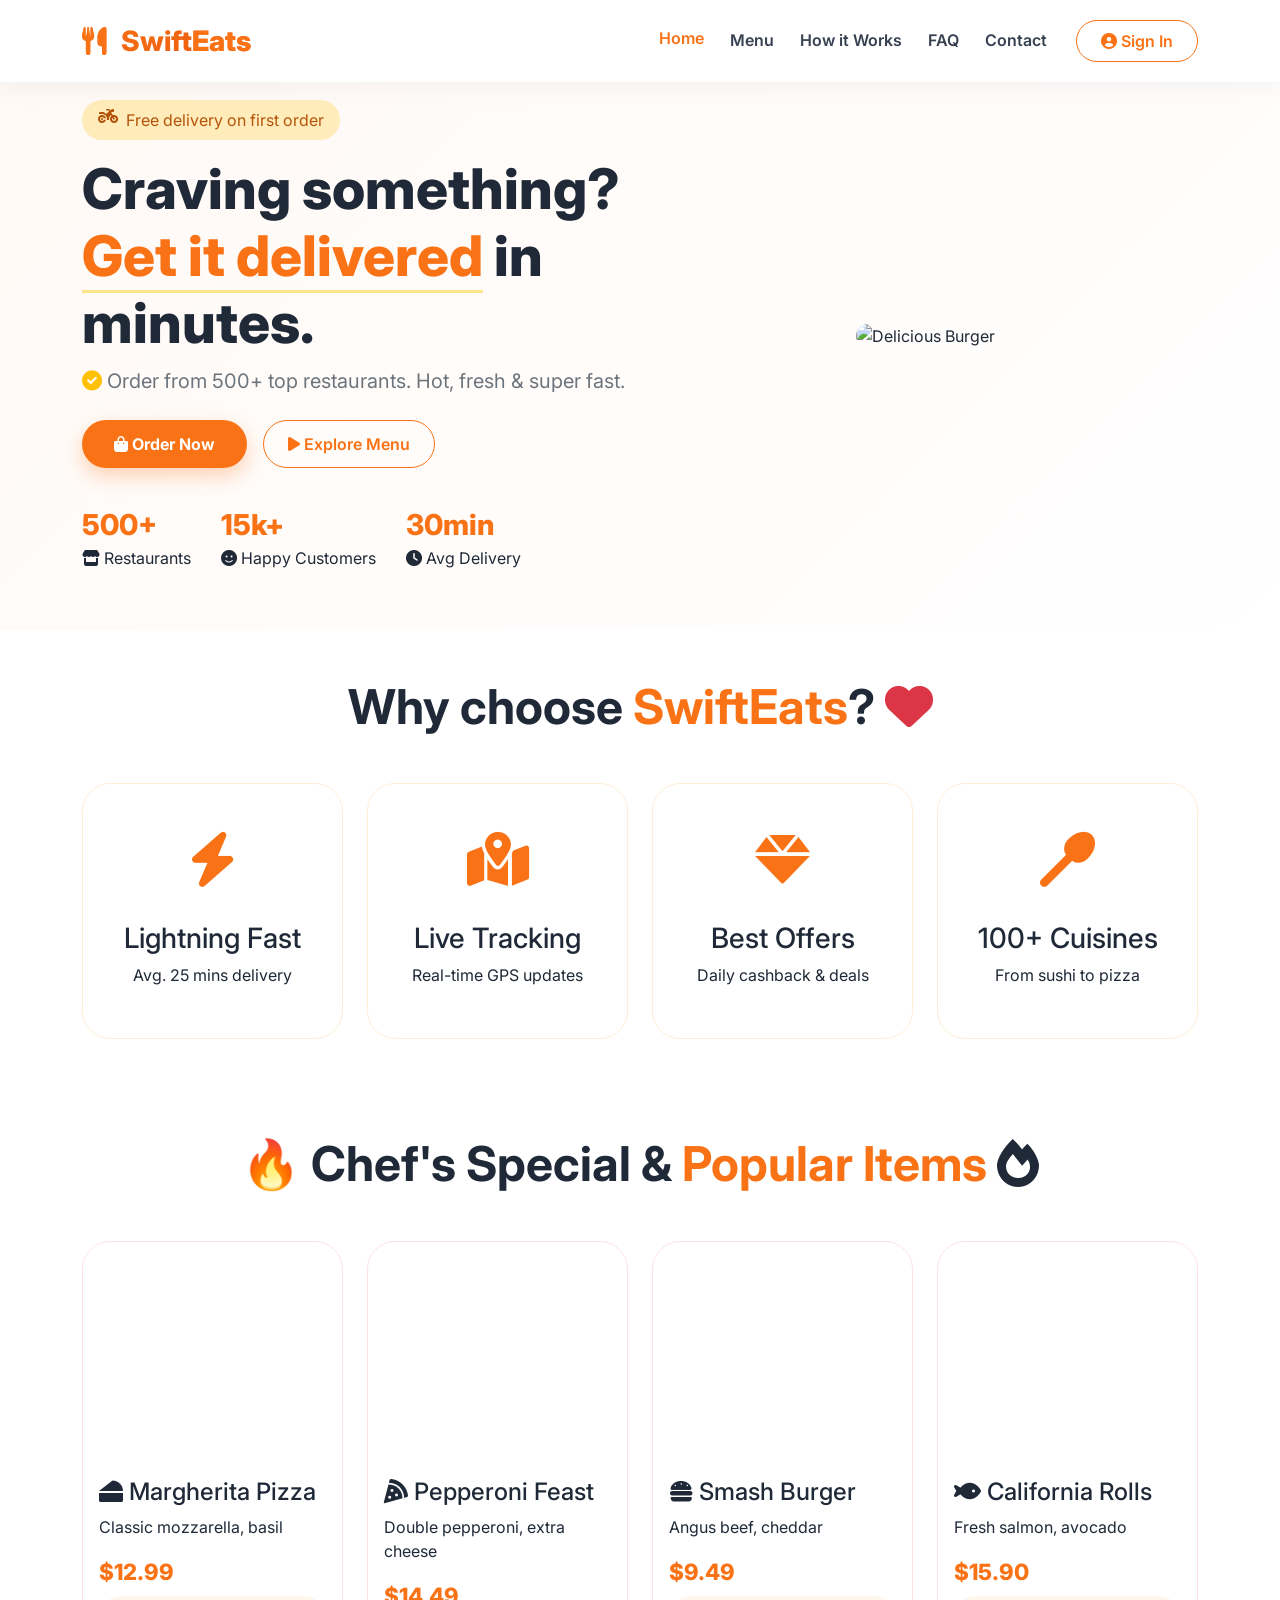
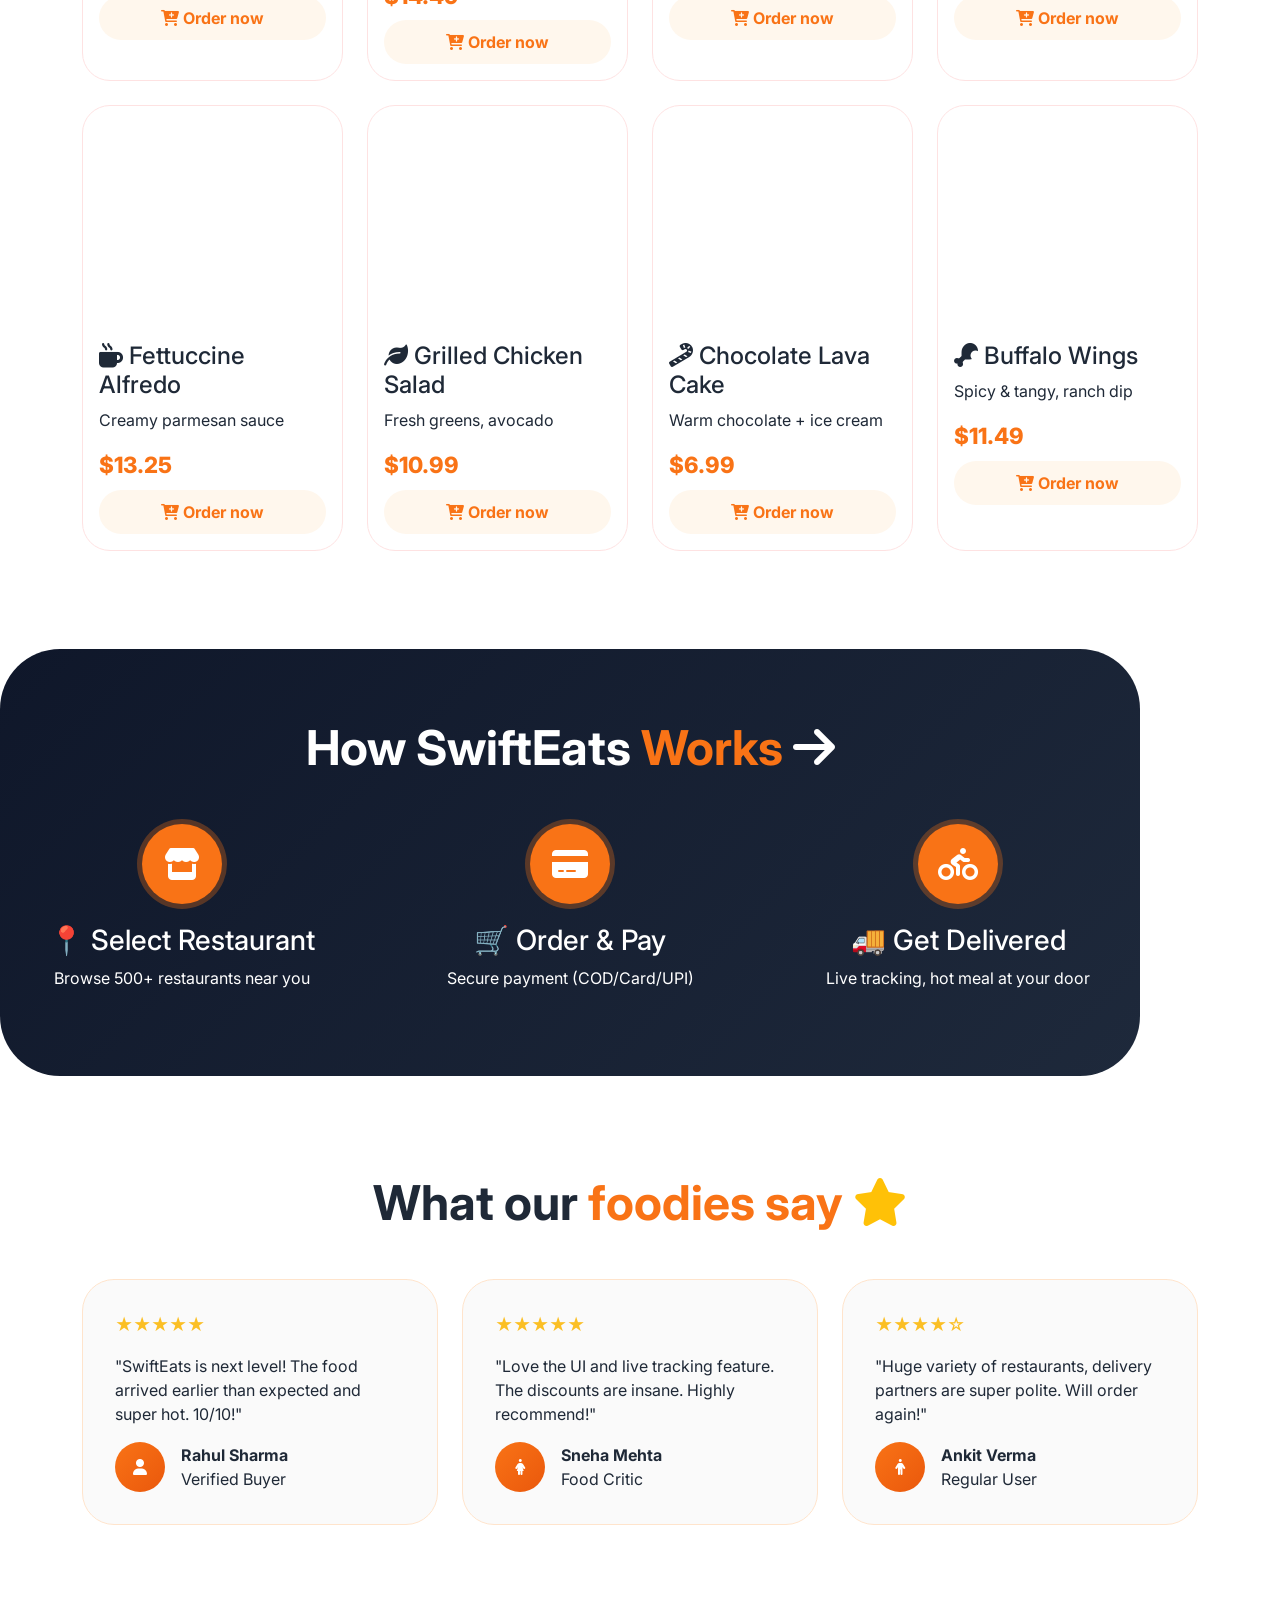
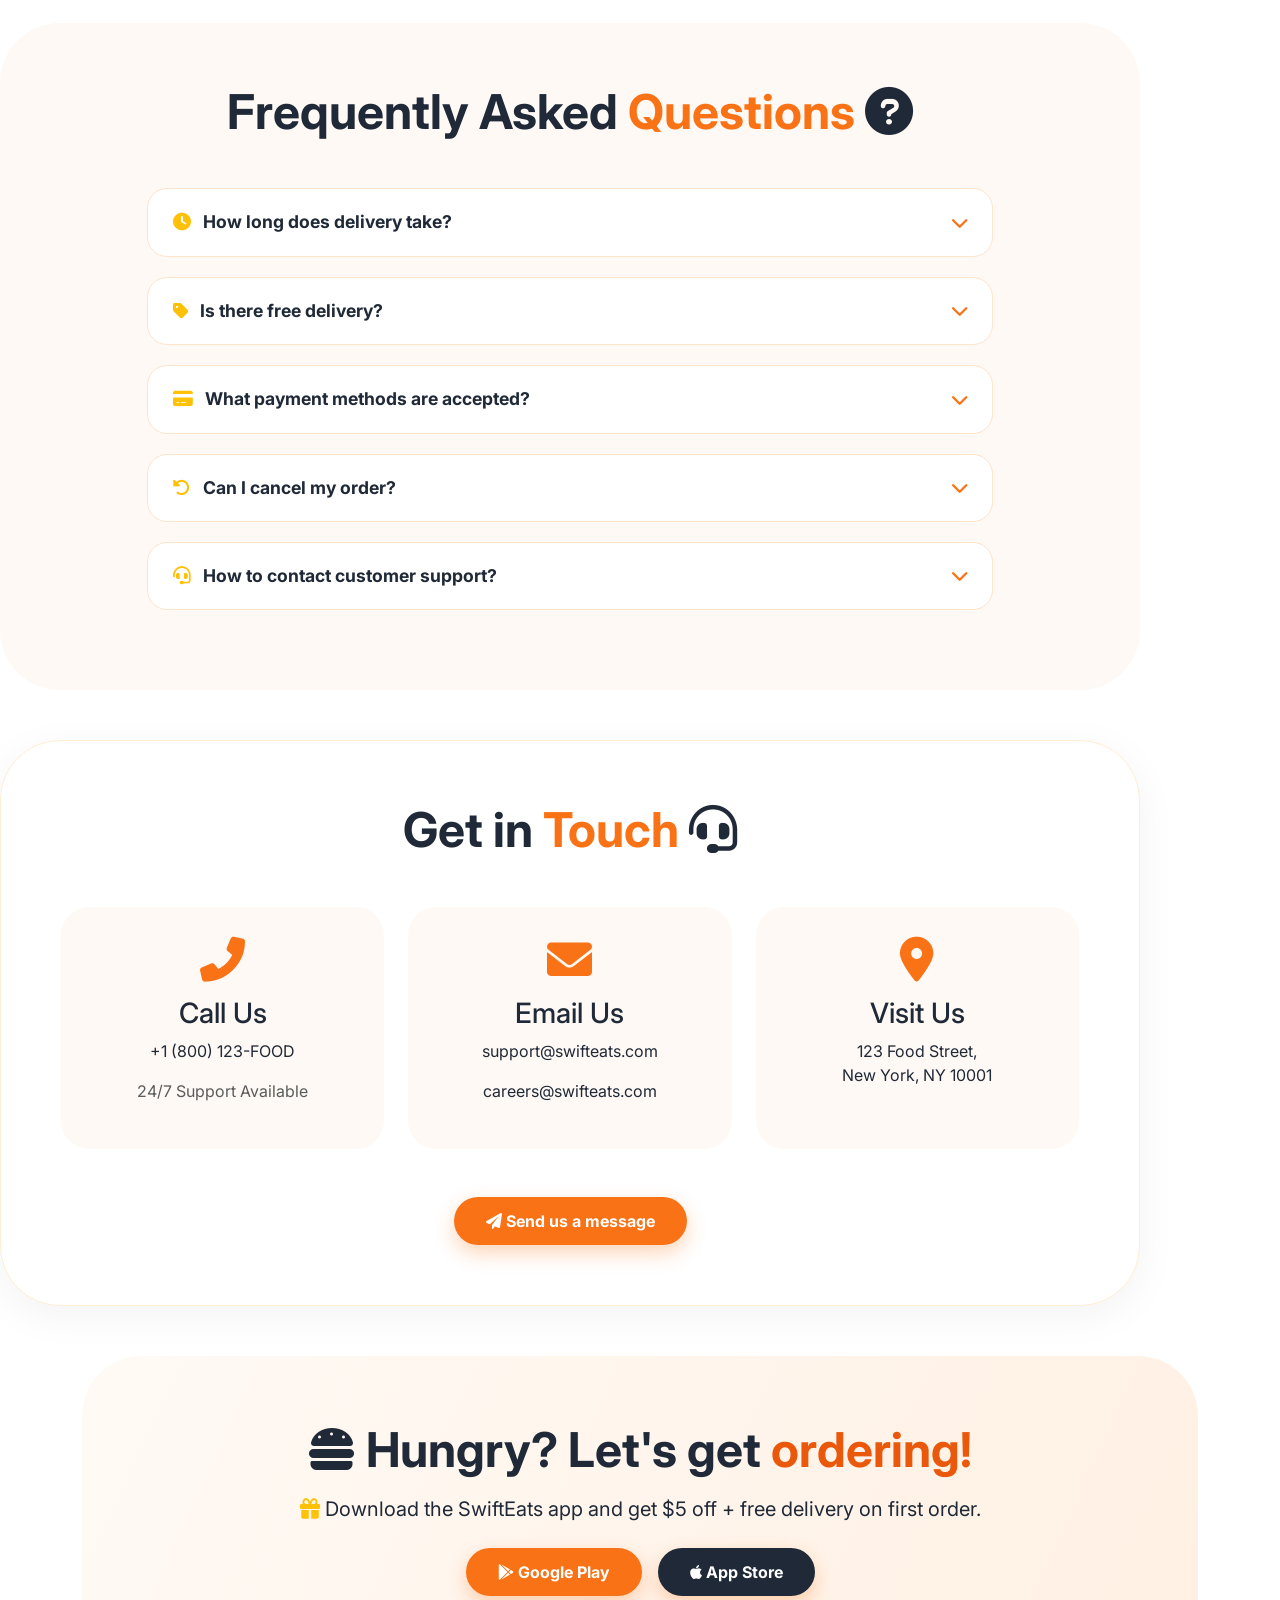
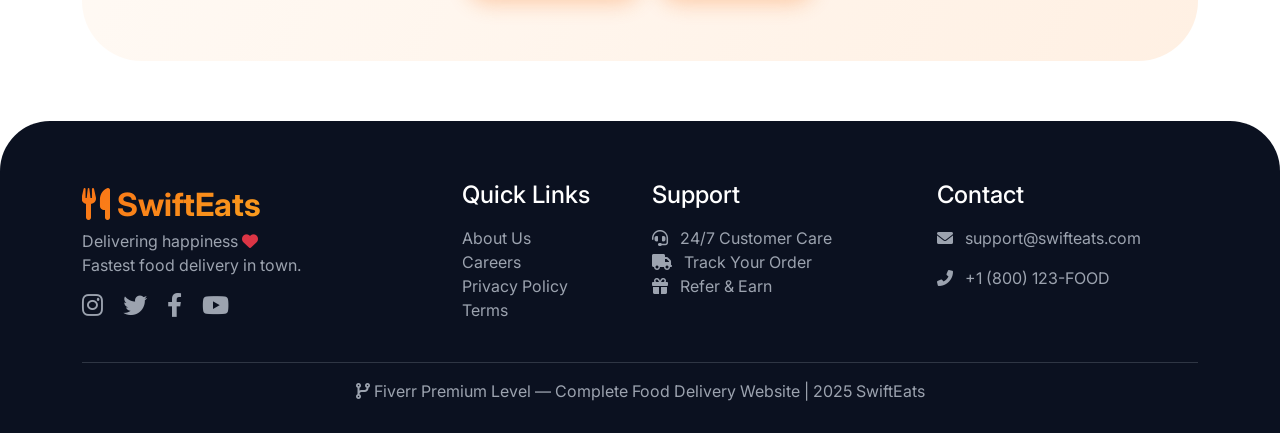
==== index.html @ 070623c5 "Updated project structure and renamed main file" ====
<!DOCTYPE html>
<html lang="en">
<head>
  <meta charset="UTF-8">
  <meta name="viewport" content="width=device-width, initial-scale=1.0, user-scalable=yes">
  <title>SwiftEats | Premium Food Delivery - Fiverr Level</title>
  <!-- Bootstrap 5 CSS + Font Awesome + Google Fonts + AOS + GSAP -->
  <link href="https://cdn.jsdelivr.net/npm/bootstrap@5.3.0/dist/css/bootstrap.min.css" rel="stylesheet">
  <link rel="stylesheet" href="https://cdnjs.cloudflare.com/ajax/libs/font-awesome/6.0.0-beta3/css/all.min.css">
  <link href="https://fonts.googleapis.com/css2?family=Inter:opsz,wght@14..32,300;400;500;600;700;800;900&display=swap" rel="stylesheet">
  <link href="https://unpkg.com/aos@2.3.1/dist/aos.css" rel="stylesheet">
  <style>
    * {
      margin: 0;
      padding: 0;
      box-sizing: border-box;
    }
    body {
      font-family: 'Inter', sans-serif;
      background: #ffffff;
      color: #1F2937;
      overflow-x: hidden;
    }
    
    /* Custom Animations */
    @keyframes fadeInUp {
      from { opacity: 0; transform: translateY(40px); }
      to { opacity: 1; transform: translateY(0); }
    }
    @keyframes float {
      0% { transform: translateY(0px); }
      50% { transform: translateY(-15px); }
      100% { transform: translateY(0px); }
    }
    @keyframes pulseGlow {
      0% { box-shadow: 0 0 0 0 rgba(249,115,22,0.4); }
      70% { box-shadow: 0 0 0 15px rgba(249,115,22,0); }
      100% { box-shadow: 0 0 0 0 rgba(249,115,22,0); }
    }
    .animate-float {
      animation: float 4s ease-in-out infinite;
    }
    
    /* Navbar */
    .navbar {
      background: rgba(255, 255, 255, 0.96);
      backdrop-filter: blur(12px);
      box-shadow: 0 4px 25px rgba(0, 0, 0, 0.05);
      padding: 15px 0;
      transition: all 0.3s;
    }
    .navbar.scrolled {
      padding: 10px 0;
      box-shadow: 0 8px 30px rgba(0, 0, 0, 0.1);
    }
    .navbar-brand {
      font-size: 28px;
      font-weight: 800;
      background: linear-gradient(135deg, #F97316, #EA580C);
      -webkit-background-clip: text;
      background-clip: text;
      color: transparent;
    }
    .navbar-brand i { color: #F97316; margin-right: 8px; }
    .nav-link {
      font-weight: 600;
      color: #374151 !important;
      transition: 0.3s;
      margin: 0 5px;
    }
    .nav-link:hover, .nav-link.active { color: #F97316 !important; transform: translateY(-2px); }
    .btn-outline-orange {
      border: 1.5px solid #F97316;
      background: transparent;
      color: #F97316;
      border-radius: 50px;
      padding: 8px 24px;
      font-weight: 600;
      transition: 0.3s;
    }
    .btn-outline-orange:hover { background: #F97316; color: white; transform: scale(1.05); }
    .btn-orange {
      background: #F97316;
      color: white;
      border: none;
      padding: 12px 32px;
      border-radius: 50px;
      font-weight: 700;
      transition: 0.3s;
      box-shadow: 0 8px 20px rgba(249, 115, 22, 0.3);
    }
    .btn-orange:hover { background: #EA580C; transform: translateY(-3px); box-shadow: 0 15px 30px rgba(234, 88, 12, 0.4); }
    
    /* Hero */
    .hero-section {
      padding: 100px 0 60px;
      background: linear-gradient(135deg, #FFF9F5 0%, #FFFFFF 100%);
    }
    .hero-title { font-size: 3.5rem; font-weight: 800; line-height: 1.2; }
    .hero-highlight { color: #F97316; border-bottom: 3px solid #FDE68A; }
    .hero-stats { display: flex; gap: 30px; margin-top: 35px; }
    .stat-number { font-size: 1.8rem; font-weight: 800; color: #F97316; }
    .hero-img { border-radius: 40px; box-shadow: 0 30px 40px -20px rgba(0,0,0,0.25); }
    
    /* Feature Cards */
    .feature-card {
      background: white;
      padding: 35px 25px;
      border-radius: 28px;
      text-align: center;
      transition: all 0.4s;
      border: 1px solid #FFEDD5;
      height: 100%;
    }
    .feature-card:hover { transform: translateY(-12px); border-color: #F97316; box-shadow: 0 25px 35px -12px rgba(249,115,22,0.2); }
    .feature-icon { font-size: 55px; color: #F97316; margin-bottom: 20px; }
    
    /* Dish Cards */
    .dish-card {
      background: white;
      border-radius: 28px;
      overflow: hidden;
      transition: all 0.4s;
      border: 1px solid #FEE2E2;
      height: 100%;
      cursor: pointer;
    }
    .dish-card:hover { transform: translateY(-10px) scale(1.02); box-shadow: 0 30px 40px -12px rgba(0,0,0,0.2); }
    .dish-img { height: 220px; background-size: cover; background-position: center; transition: transform 0.5s; }
    .dish-card:hover .dish-img { transform: scale(1.05); }
    .price-tag { color: #F97316; font-size: 1.4rem; font-weight: 800; }
    .order-btn-sm {
      background: #FFF7ED;
      border: none;
      padding: 10px;
      border-radius: 50px;
      font-weight: 700;
      color: #F97316;
      width: 100%;
      transition: 0.3s;
    }
    .order-btn-sm:hover { background: #F97316; color: white; }
    
    /* How It Works Section */
    .how-section {
      background: linear-gradient(135deg, #0F172A, #1E293B);
      border-radius: 60px;
      padding: 70px 0;
      margin: 50px 0;
    }
    .step-circle {
      background: #F97316;
      width: 80px;
      height: 80px;
      display: flex;
      align-items: center;
      justify-content: center;
      border-radius: 50%;
      font-size: 2rem;
      font-weight: 800;
      margin: 0 auto 20px;
      box-shadow: 0 0 0 5px rgba(249,115,22,0.3);
      transition: 0.3s;
    }
    .step-card:hover .step-circle { transform: scale(1.1) rotate(5deg); }
    
    /* FAQ Section */
    .faq-section {
      background: #FEF9F4;
      border-radius: 60px;
      padding: 60px;
      margin: 50px 0;
    }
    .faq-item {
      background: white;
      border-radius: 20px;
      padding: 20px 25px;
      margin-bottom: 20px;
      cursor: pointer;
      transition: 0.3s;
      border: 1px solid #FFE4CC;
    }
    .faq-item:hover { transform: translateX(5px); border-color: #F97316; }
    .faq-question { font-weight: 700; font-size: 1.1rem; display: flex; justify-content: space-between; align-items: center; }
    .faq-answer { max-height: 0; overflow: hidden; transition: max-height 0.4s ease; color: #6B7280; margin-top: 0; }
    .faq-item.active .faq-answer { max-height: 200px; margin-top: 15px; }
    .faq-item.active .faq-icon { transform: rotate(180deg); }
    .faq-icon { transition: 0.3s; color: #F97316; }
    
    /* Contact Section */
    .contact-section {
      background: white;
      border-radius: 60px;
      padding: 60px;
      margin: 50px 0;
      box-shadow: 0 10px 40px rgba(0,0,0,0.05);
      border: 1px solid #FFEDD5;
    }
    .contact-card {
      background: #FEF9F4;
      padding: 30px;
      border-radius: 28px;
      text-align: center;
      transition: 0.3s;
      height: 100%;
    }
    .contact-card:hover { transform: translateY(-5px); background: #FFF5EC; }
    .contact-card i { font-size: 45px; color: #F97316; margin-bottom: 15px; }
    
    /* Testimonial Cards */
    .testimonial-card {
      background: #FAFAFA;
      padding: 32px;
      border-radius: 32px;
      transition: 0.3s;
      border: 1px solid #FFE4CC;
      height: 100%;
    }
    .testimonial-card:hover { background: white; transform: translateY(-8px); box-shadow: 0 20px 30px -10px rgba(249,115,22,0.1); }
    .stars { color: #FBBF24; font-size: 1.1rem; margin-bottom: 15px; }
    .avatar-sm {
      width: 50px;
      height: 50px;
      border-radius: 50%;
      background: linear-gradient(135deg, #F97316, #EA580C);
      display: flex;
      align-items: center;
      justify-content: center;
      color: white;
    }
    
    /* CTA Section */
    .cta-section {
      background: linear-gradient(115deg, #FFFAF5, #FFF0E3);
      border-radius: 60px;
      padding: 65px 35px;
      text-align: center;
    }
    
    /* Footer */
    footer {
      background: #0B1120;
      color: #9CA3AF;
      padding: 60px 0 30px;
      border-radius: 50px 50px 0 0;
      margin-top: 60px;
    }
    .footer-link {
      color: #9CA3AF;
      text-decoration: none;
      transition: 0.3s;
      cursor: pointer;
      display: inline-block;
    }
    .footer-link:hover { color: #F97316; transform: translateX(5px); }
    .social-icon {
      font-size: 24px;
      margin-right: 20px;
      transition: 0.3s;
      cursor: pointer;
      color: #9CA3AF;
    }
    .social-icon:hover { color: #F97316; transform: translateY(-5px); }
    
    /* Back to Top */
    .back-to-top {
      position: fixed;
      bottom: 30px;
      right: 30px;
      background: #F97316;
      color: white;
      width: 50px;
      height: 50px;
      border-radius: 50%;
      display: flex;
      align-items: center;
      justify-content: center;
      cursor: pointer;
      opacity: 0;
      transition: 0.3s;
      z-index: 999;
      box-shadow: 0 5px 15px rgba(249,115,22,0.4);
    }
    .back-to-top.show { opacity: 1; }
    .back-to-top:hover { transform: translateY(-5px); background: #EA580C; }
    
    /* Loader */
    .loader-wrapper {
      position: fixed;
      top: 0;
      left: 0;
      width: 100%;
      height: 100%;
      background: white;
      display: flex;
      align-items: center;
      justify-content: center;
      z-index: 9999;
      transition: opacity 0.5s;
    }
    .loader {
      width: 60px;
      height: 60px;
      border: 4px solid #FEF3C7;
      border-top: 4px solid #F97316;
      border-radius: 50%;
      animation: spin 1s linear infinite;
    }
    @keyframes spin { 0% { transform: rotate(0deg); } 100% { transform: rotate(360deg); } }
    
    @media (max-width: 768px) {
      .hero-title { font-size: 2.2rem; }
      .hero-stats { flex-wrap: wrap; gap: 15px; }
      .faq-section, .contact-section { padding: 30px 20px; }
      .how-section { border-radius: 30px; }
    }
  </style>
</head>
<body>

<!-- Loader -->
<div class="loader-wrapper" id="loader"><div class="loader"></div></div>

<!-- Back to Top -->
<div class="back-to-top" id="backToTop"><i class="fas fa-arrow-up"></i></div>

<!-- Navbar -->
<nav class="navbar navbar-expand-lg fixed-top">
  <div class="container">
    <a class="navbar-brand" href="#"><i class="fas fa-utensils"></i> Swift<span style="color:#F97316;">Eats</span></a>
    <button class="navbar-toggler" type="button" data-bs-toggle="collapse" data-bs-target="#navbarNav">
      <span class="navbar-toggler-icon"></span>
    </button>
    <div class="collapse navbar-collapse" id="navbarNav">
      <ul class="navbar-nav ms-auto">
        <li class="nav-item"><a class="nav-link" href="#home">Home</a></li>
        <li class="nav-item"><a class="nav-link" href="#menu">Menu</a></li>
        <li class="nav-item"><a class="nav-link" href="#how-it-works">How it Works</a></li>
        <li class="nav-item"><a class="nav-link" href="#faq">FAQ</a></li>
        <li class="nav-item"><a class="nav-link" href="#contact-page">Contact</a></li>
        <li class="nav-item ms-lg-3"><button class="btn-outline-orange" id="signInBtn"><i class="fas fa-user-circle"></i> Sign In</button></li>
      </ul>
    </div>
  </div>
</nav>

<!-- Hero Section -->
<section id="home" class="hero-section">
  <div class="container">
    <div class="row align-items-center">
      <div class="col-lg-6" data-aos="fade-right">
        <div class="hero-badge bg-warning bg-opacity-25 d-inline-flex px-3 py-2 rounded-pill mb-3" style="color:#B45309;"><i class="fas fa-motorcycle me-2"></i> Free delivery on first order</div>
        <h1 class="hero-title">Craving something? <span class="hero-highlight">Get it delivered</span> in minutes.</h1>
        <p class="text-secondary fs-5 mb-4"><i class="fas fa-check-circle text-warning"></i> Order from 500+ top restaurants. Hot, fresh & super fast.</p>
        <div class="d-flex gap-3 flex-wrap">
          <button class="btn-orange" id="orderNowBtn"><i class="fas fa-shopping-bag"></i> Order Now</button>
          <button class="btn-outline-orange" id="exploreBtn"><i class="fas fa-play"></i> Explore Menu</button>
        </div>
        <div class="hero-stats">
          <div><span class="stat-number">500+</span><br><i class="fas fa-store"></i> Restaurants</div>
          <div><span class="stat-number">15k+</span><br><i class="fas fa-smile"></i> Happy Customers</div>
          <div><span class="stat-number">30min</span><br><i class="fas fa-clock"></i> Avg Delivery</div>
        </div>
      </div>
      <div class="col-lg-6 text-center" data-aos="fade-left">
        <img src="https://images.unsplash.com/photo-1561758033-d89a9ad46330?w=600&h=500&fit=crop" alt="Delicious Burger" class="img-fluid hero-img animate-float">
      </div>
    </div>
  </div>
</section>

<!-- Features -->
<div class="container py-5" data-aos="fade-up">
  <div class="text-center mb-5"><h2 class="display-5 fw-bold">Why choose <span style="color:#F97316;">SwiftEats</span>? <i class="fas fa-heart text-danger"></i></h2></div>
  <div class="row g-4">
    <div class="col-md-3" data-aos="fade-up" data-aos-delay="100"><div class="feature-card"><div class="feature-icon"><i class="fas fa-bolt"></i></div><h3>Lightning Fast</h3><p>Avg. 25 mins delivery</p></div></div>
    <div class="col-md-3" data-aos="fade-up" data-aos-delay="200"><div class="feature-card"><div class="feature-icon"><i class="fas fa-map-marked-alt"></i></div><h3>Live Tracking</h3><p>Real-time GPS updates</p></div></div>
    <div class="col-md-3" data-aos="fade-up" data-aos-delay="300"><div class="feature-card"><div class="feature-icon"><i class="fas fa-gem"></i></div><h3>Best Offers</h3><p>Daily cashback & deals</p></div></div>
    <div class="col-md-3" data-aos="fade-up" data-aos-delay="400"><div class="feature-card"><div class="feature-icon"><i class="fas fa-utensil-spoon"></i></div><h3>100+ Cuisines</h3><p>From sushi to pizza</p></div></div>
  </div>
</div>

<!-- Menu Section -->
<section id="menu" class="container py-5">
  <div class="text-center mb-5" data-aos="fade-up"><h2 class="display-5 fw-bold">🔥 Chef's Special & <span style="color:#F97316;">Popular Items</span> <i class="fas fa-fire"></i></h2></div>
  <div class="row g-4">
    <div class="col-md-3" data-aos="fade-up" data-aos-delay="100"><div class="dish-card"><div class="dish-img" style="background-image: url('https://images.unsplash.com/photo-1604382354936-07c5d9983bd3?w=400&h=230&fit=crop');"></div><div class="p-3"><h4><i class="fas fa-cheese"></i> Margherita Pizza</h4><p>Classic mozzarella, basil</p><div class="price-tag">$12.99</div><button class="order-btn-sm mt-2 dishOrder" data-name="Margherita Pizza"><i class="fas fa-cart-plus"></i> Order now</button></div></div></div>
    <div class="col-md-3" data-aos="fade-up" data-aos-delay="200"><div class="dish-card"><div class="dish-img" style="background-image: url('https://images.unsplash.com/photo-1628840042765-356cda07504e?w=400&h=230&fit=crop');"></div><div class="p-3"><h4><i class="fas fa-pizza-slice"></i> Pepperoni Feast</h4><p>Double pepperoni, extra cheese</p><div class="price-tag">$14.49</div><button class="order-btn-sm mt-2 dishOrder" data-name="Pepperoni Feast"><i class="fas fa-cart-plus"></i> Order now</button></div></div></div>
    <div class="col-md-3" data-aos="fade-up" data-aos-delay="300"><div class="dish-card"><div class="dish-img" style="background-image: url('https://images.unsplash.com/photo-1568901346375-23c9450c58cd?w=400&h=230&fit=crop');"></div><div class="p-3"><h4><i class="fas fa-burger"></i> Smash Burger</h4><p>Angus beef, cheddar</p><div class="price-tag">$9.49</div><button class="order-btn-sm mt-2 dishOrder" data-name="Smash Burger"><i class="fas fa-cart-plus"></i> Order now</button></div></div></div>
    <div class="col-md-3" data-aos="fade-up" data-aos-delay="400"><div class="dish-card"><div class="dish-img" style="background-image: url('https://images.unsplash.com/photo-1617196035154-1e7e6e28b0db?w=400&h=230&fit=crop');"></div><div class="p-3"><h4><i class="fas fa-fish"></i> California Rolls</h4><p>Fresh salmon, avocado</p><div class="price-tag">$15.90</div><button class="order-btn-sm mt-2 dishOrder" data-name="California Rolls"><i class="fas fa-cart-plus"></i> Order now</button></div></div></div>
    <div class="col-md-3" data-aos="fade-up" data-aos-delay="500"><div class="dish-card"><div class="dish-img" style="background-image: url('https://images.unsplash.com/photo-1551183053-bf91a1d81141?w=400&h=230&fit=crop');"></div><div class="p-3"><h4><i class="fas fa-mug-hot"></i> Fettuccine Alfredo</h4><p>Creamy parmesan sauce</p><div class="price-tag">$13.25</div><button class="order-btn-sm mt-2 dishOrder" data-name="Fettuccine Alfredo"><i class="fas fa-cart-plus"></i> Order now</button></div></div></div>
    <div class="col-md-3" data-aos="fade-up" data-aos-delay="600"><div class="dish-card"><div class="dish-img" style="background-image: url('https://images.unsplash.com/photo-1512621776951-a57141f2eefd?w=400&h=230&fit=crop');"></div><div class="p-3"><h4><i class="fas fa-leaf"></i> Grilled Chicken Salad</h4><p>Fresh greens, avocado</p><div class="price-tag">$10.99</div><button class="order-btn-sm mt-2 dishOrder" data-name="Grilled Chicken Salad"><i class="fas fa-cart-plus"></i> Order now</button></div></div></div>
    <div class="col-md-3" data-aos="fade-up" data-aos-delay="700"><div class="dish-card"><div class="dish-img" style="background-image: url('https://images.unsplash.com/photo-1606313564200-e75d5e30476c?w=400&h=230&fit=crop');"></div><div class="p-3"><h4><i class="fas fa-candy-cane"></i> Chocolate Lava Cake</h4><p>Warm chocolate + ice cream</p><div class="price-tag">$6.99</div><button class="order-btn-sm mt-2 dishOrder" data-name="Chocolate Lava Cake"><i class="fas fa-cart-plus"></i> Order now</button></div></div></div>
    <div class="col-md-3" data-aos="fade-up" data-aos-delay="800"><div class="dish-card"><div class="dish-img" style="background-image: url('https://images.unsplash.com/photo-1608039755401-742074f0548d?w=400&h=230&fit=crop');"></div><div class="p-3"><h4><i class="fas fa-drumstick-bite"></i> Buffalo Wings</h4><p>Spicy & tangy, ranch dip</p><div class="price-tag">$11.49</div><button class="order-btn-sm mt-2 dishOrder" data-name="Buffalo Wings"><i class="fas fa-cart-plus"></i> Order now</button></div></div></div>
  </div>
</section>

<!-- How It Works Section -->
<section id="how-it-works" class="container how-section" data-aos="fade-up">
  <div class="text-center text-white mb-5"><h2 class="display-5 fw-bold">How SwiftEats <span style="color:#F97316;">Works</span> <i class="fas fa-arrow-right"></i></h2></div>
  <div class="row text-center text-white">
    <div class="col-md-4 step-card" data-aos="fade-up" data-aos-delay="100"><div class="step-circle"><i class="fas fa-store"></i></div><h3 class="mt-3">📍 Select Restaurant</h3><p>Browse 500+ restaurants near you</p></div>
    <div class="col-md-4 step-card" data-aos="fade-up" data-aos-delay="200"><div class="step-circle"><i class="fas fa-credit-card"></i></div><h3 class="mt-3">🛒 Order & Pay</h3><p>Secure payment (COD/Card/UPI)</p></div>
    <div class="col-md-4 step-card" data-aos="fade-up" data-aos-delay="300"><div class="step-circle"><i class="fas fa-biking"></i></div><h3 class="mt-3">🚚 Get Delivered</h3><p>Live tracking, hot meal at your door</p></div>
  </div>
</section>

<!-- Testimonials -->
<div class="container py-5" data-aos="fade-up">
  <div class="text-center mb-5"><h2 class="display-5 fw-bold">What our <span style="color:#F97316;">foodies say</span> <i class="fas fa-star text-warning"></i></h2></div>
  <div class="row g-4">
    <div class="col-md-4" data-aos="fade-up" data-aos-delay="100"><div class="testimonial-card"><div class="stars">★★★★★</div><p>"SwiftEats is next level! The food arrived earlier than expected and super hot. 10/10!"</p><div class="d-flex align-items-center gap-3 mt-3"><div class="avatar-sm"><i class="fas fa-user"></i></div><div><strong>Rahul Sharma</strong><br>Verified Buyer</div></div></div></div>
    <div class="col-md-4" data-aos="fade-up" data-aos-delay="200"><div class="testimonial-card"><div class="stars">★★★★★</div><p>"Love the UI and live tracking feature. The discounts are insane. Highly recommend!"</p><div class="d-flex align-items-center gap-3 mt-3"><div class="avatar-sm"><i class="fas fa-female"></i></div><div><strong>Sneha Mehta</strong><br>Food Critic</div></div></div></div>
    <div class="col-md-4" data-aos="fade-up" data-aos-delay="300"><div class="testimonial-card"><div class="stars">★★★★☆</div><p>"Huge variety of restaurants, delivery partners are super polite. Will order again!"</p><div class="d-flex align-items-center gap-3 mt-3"><div class="avatar-sm"><i class="fas fa-male"></i></div><div><strong>Ankit Verma</strong><br>Regular User</div></div></div></div>
  </div>
</div>

<!-- FAQ Section -->
<section id="faq" class="container faq-section" data-aos="fade-up">
  <div class="text-center mb-5"><h2 class="display-5 fw-bold">Frequently Asked <span style="color:#F97316;">Questions</span> <i class="fas fa-question-circle"></i></h2></div>
  <div class="row justify-content-center">
    <div class="col-lg-10">
      <div class="faq-item"><div class="faq-question"><span><i class="fas fa-clock me-2 text-warning"></i> How long does delivery take?</span><i class="fas fa-chevron-down faq-icon"></i></div><div class="faq-answer">Most orders arrive within 25-35 minutes. You can track your rider in real-time through our app!</div></div>
      <div class="faq-item"><div class="faq-question"><span><i class="fas fa-tag me-2 text-warning"></i> Is there free delivery?</span><i class="fas fa-chevron-down faq-icon"></i></div><div class="faq-answer">Yes! Free delivery on orders above $15. First order gets free delivery regardless of amount.</div></div>
      <div class="faq-item"><div class="faq-question"><span><i class="fas fa-credit-card me-2 text-warning"></i> What payment methods are accepted?</span><i class="fas fa-chevron-down faq-icon"></i></div><div class="faq-answer">Credit/Debit cards, PayPal, Google Pay, Apple Pay, and Cash on Delivery.</div></div>
      <div class="faq-item"><div class="faq-question"><span><i class="fas fa-undo-alt me-2 text-warning"></i> Can I cancel my order?</span><i class="fas fa-chevron-down faq-icon"></i></div><div class="faq-answer">Yes, within 2 minutes of placing the order. After that, the restaurant starts preparing your food.</div></div>
      <div class="faq-item"><div class="faq-question"><span><i class="fas fa-headset me-2 text-warning"></i> How to contact customer support?</span><i class="fas fa-chevron-down faq-icon"></i></div><div class="faq-answer">Call us 24/7 at +1 (800) 123-FOOD or email support@swifteats.com. We reply within 2 hours.</div></div>
    </div>
  </div>
</section>

<!-- Contact Section -->
<section id="contact-page" class="container contact-section" data-aos="fade-up">
  <div class="text-center mb-5"><h2 class="display-5 fw-bold">Get in <span style="color:#F97316;">Touch</span> <i class="fas fa-headset"></i></h2></div>
  <div class="row g-4">
    <div class="col-md-4" data-aos="fade-up" data-aos-delay="100"><div class="contact-card"><i class="fas fa-phone-alt"></i><h3>Call Us</h3><p>+1 (800) 123-FOOD</p><p class="text-muted">24/7 Support Available</p></div></div>
    <div class="col-md-4" data-aos="fade-up" data-aos-delay="200"><div class="contact-card"><i class="fas fa-envelope"></i><h3>Email Us</h3><p>support@swifteats.com</p><p>careers@swifteats.com</p></div></div>
    <div class="col-md-4" data-aos="fade-up" data-aos-delay="300"><div class="contact-card"><i class="fas fa-map-marker-alt"></i><h3>Visit Us</h3><p>123 Food Street,<br>New York, NY 10001</p></div></div>
  </div>
  <div class="text-center mt-5"><button class="btn-orange" id="contactBtn"><i class="fas fa-paper-plane"></i> Send us a message</button></div>
</section>

<!-- CTA Section -->
<section id="offers" class="container my-5" data-aos="zoom-in">
  <div class="cta-section">
    <h2 class="display-5 fw-bold"><i class="fas fa-hamburger"></i> Hungry? Let's get <span style="color:#EA580C;">ordering!</span></h2>
    <p class="fs-5 mt-3"><i class="fas fa-gift text-warning"></i> Download the SwiftEats app and get $5 off + free delivery on first order.</p>
    <div class="d-flex gap-3 justify-content-center flex-wrap mt-4">
      <button class="btn-orange" id="googlePlayBtn"><i class="fab fa-google-play"></i> Google Play</button>
      <button class="btn-orange" id="appStoreBtn" style="background:#1F2937;"><i class="fab fa-apple"></i> App Store</button>
    </div>
  </div>
</section>

<!-- Footer -->
<footer>
  <div class="container">
    <div class="row g-4">
      <div class="col-md-4"><div class="fs-2 fw-bold" style="background:linear-gradient(135deg,#F97316,#FBBF24);-webkit-background-clip:text;background-clip:text;color:transparent;"><i class="fas fa-utensils"></i> SwiftEats</div><p>Delivering happiness <i class="fas fa-heart text-danger"></i><br>Fastest food delivery in town.</p><div><i class="fab fa-instagram social-icon"></i><i class="fab fa-twitter social-icon"></i><i class="fab fa-facebook-f social-icon"></i><i class="fab fa-youtube social-icon"></i></div></div>
      <div class="col-md-2"><h4 class="text-white mb-3">Quick Links</h4><ul class="list-unstyled"><li><a class="footer-link" id="aboutLink">About Us</a></li><li><a class="footer-link" id="careersLink">Careers</a></li><li><a class="footer-link" id="privacyLink">Privacy Policy</a></li><li><a class="footer-link" id="termsLink">Terms</a></li></ul></div>
      <div class="col-md-3"><h4 class="text-white mb-3">Support</h4><ul class="list-unstyled"><li><i class="fas fa-headset me-2"></i> 24/7 Customer Care</li><li><i class="fas fa-truck me-2"></i> Track Your Order</li><li><i class="fas fa-gift me-2"></i> Refer & Earn</li></ul></div>
      <div class="col-md-3"><h4 class="text-white mb-3">Contact</h4><p><i class="fas fa-envelope me-2"></i> support@swifteats.com</p><p><i class="fas fa-phone-alt me-2"></i> +1 (800) 123-FOOD</p></div>
    </div>
    <hr class="mt-4"><div class="text-center"><i class="fas fa-code-branch"></i> Fiverr Premium Level — Complete Food Delivery Website | 2025 SwiftEats</div>
  </div>
</footer>

<script src="https://cdn.jsdelivr.net/npm/bootstrap@5.3.0/dist/js/bootstrap.bundle.min.js"></script>
<script src="https://unpkg.com/aos@2.3.1/dist/aos.js"></script>
<script>
  AOS.init({ duration: 800, once: true, offset: 100 });
  
  // Hide loader
  window.addEventListener('load', () => { setTimeout(() => { document.getElementById('loader').style.opacity = '0'; setTimeout(() => document.getElementById('loader').style.display = 'none', 500); }, 800); });

  // Toast function
  function showToast(message, type = 'success') {
    const toast = document.createElement('div');
    toast.innerHTML = `<i class="fas fa-${type === 'success' ? 'check-circle' : 'bell'}"></i> ${message}`;
    toast.style.cssText = 'position:fixed;bottom:30px;left:50%;transform:translateX(-50%);background:#0F172A;color:#fff;padding:14px 32px;border-radius:50px;font-weight:600;z-index:9999;border-left:5px solid #F97316;box-shadow:0 10px 25px rgba(0,0,0,0.2);';
    document.body.appendChild(toast);
    setTimeout(() => { toast.style.opacity = '0'; setTimeout(() => toast.remove(), 400); }, 2200);
  }

  function scrollToSection(id) { document.getElementById(id).scrollIntoView({ behavior: 'smooth' }); }

  // Navbar scroll effect
  window.addEventListener('scroll', () => {
    document.querySelector('.navbar').classList.toggle('scrolled', window.scrollY > 50);
    document.getElementById('backToTop').classList.toggle('show', window.scrollY > 300);
  });
  document.getElementById('backToTop').addEventListener('click', () => window.scrollTo({ top: 0, behavior: 'smooth' }));

  // Navigation
  document.querySelectorAll('.nav-link').forEach(link => {
    link.addEventListener('click', (e) => {
      e.preventDefault();
      const href = link.getAttribute('href');
      if (href && href !== '#') scrollToSection(href.substring(1));
    });
  });

  // Buttons
  document.getElementById('orderNowBtn')?.addEventListener('click', () => scrollToSection('menu'));
  document.getElementById('exploreBtn')?.addEventListener('click', () => scrollToSection('menu'));
  document.getElementById('signInBtn')?.addEventListener('click', () => showToast('🔐 Sign in for exclusive deals & offers!'));
  document.getElementById('googlePlayBtn')?.addEventListener('click', () => showToast('📲 Google Play download coming soon!'));
  document.getElementById('appStoreBtn')?.addEventListener('click', () => showToast('🍏 App Store download coming soon!'));
  document.getElementById('contactBtn')?.addEventListener('click', () => showToast('📧 Our team will respond within 24 hours!'));

  // Footer links
  document.getElementById('aboutLink')?.addEventListener('click', () => showToast('⭐ SwiftEats: Fastest food delivery since 2025'));
  document.getElementById('careersLink')?.addEventListener('click', () => showToast('💼 Join our team! Email careers@swifteats.com'));
  document.getElementById('privacyLink')?.addEventListener('click', () => showToast('🔒 Your data is secure with SwiftEats'));
  document.getElementById('termsLink')?.addEventListener('click', () => showToast('📜 Standard terms & conditions apply'));

  // FAQ Accordion
  document.querySelectorAll('.faq-item').forEach(item => {
    item.addEventListener('click', () => {
      item.classList.toggle('active');
      document.querySelectorAll('.faq-item').forEach(other => { if (other !== item) other.classList.remove('active'); });
    });
  });

  // Dish Order
  document.querySelectorAll('.dishOrder').forEach(btn => {
    btn.addEventListener('click', (e) => {
      e.stopPropagation();
      const dishName = btn.getAttribute('data-name');
      showToast(`✅ ${dishName} added to your cart!`);
      btn.innerHTML = '<i class="fas fa-check"></i> Added!';
      setTimeout(() => { btn.innerHTML = '<i class="fas fa-cart-plus"></i> Order now'; }, 1500);
    });
  });

  // Active nav highlight
  window.addEventListener('scroll', () => {
    const sections = ['home', 'menu', 'how-it-works', 'faq', 'contact-page', 'offers'];
    let current = '';
    sections.forEach(section => {
      const el = document.getElementById(section);
      if (el && window.scrollY >= el.offsetTop - 150) current = section;
    });
    document.querySelectorAll('.nav-link').forEach(link => {
      link.classList.remove('active');
      if (link.getAttribute('href') === `#${current}`) link.classList.add('active');
    });
  });
</script>
</body>
</html>
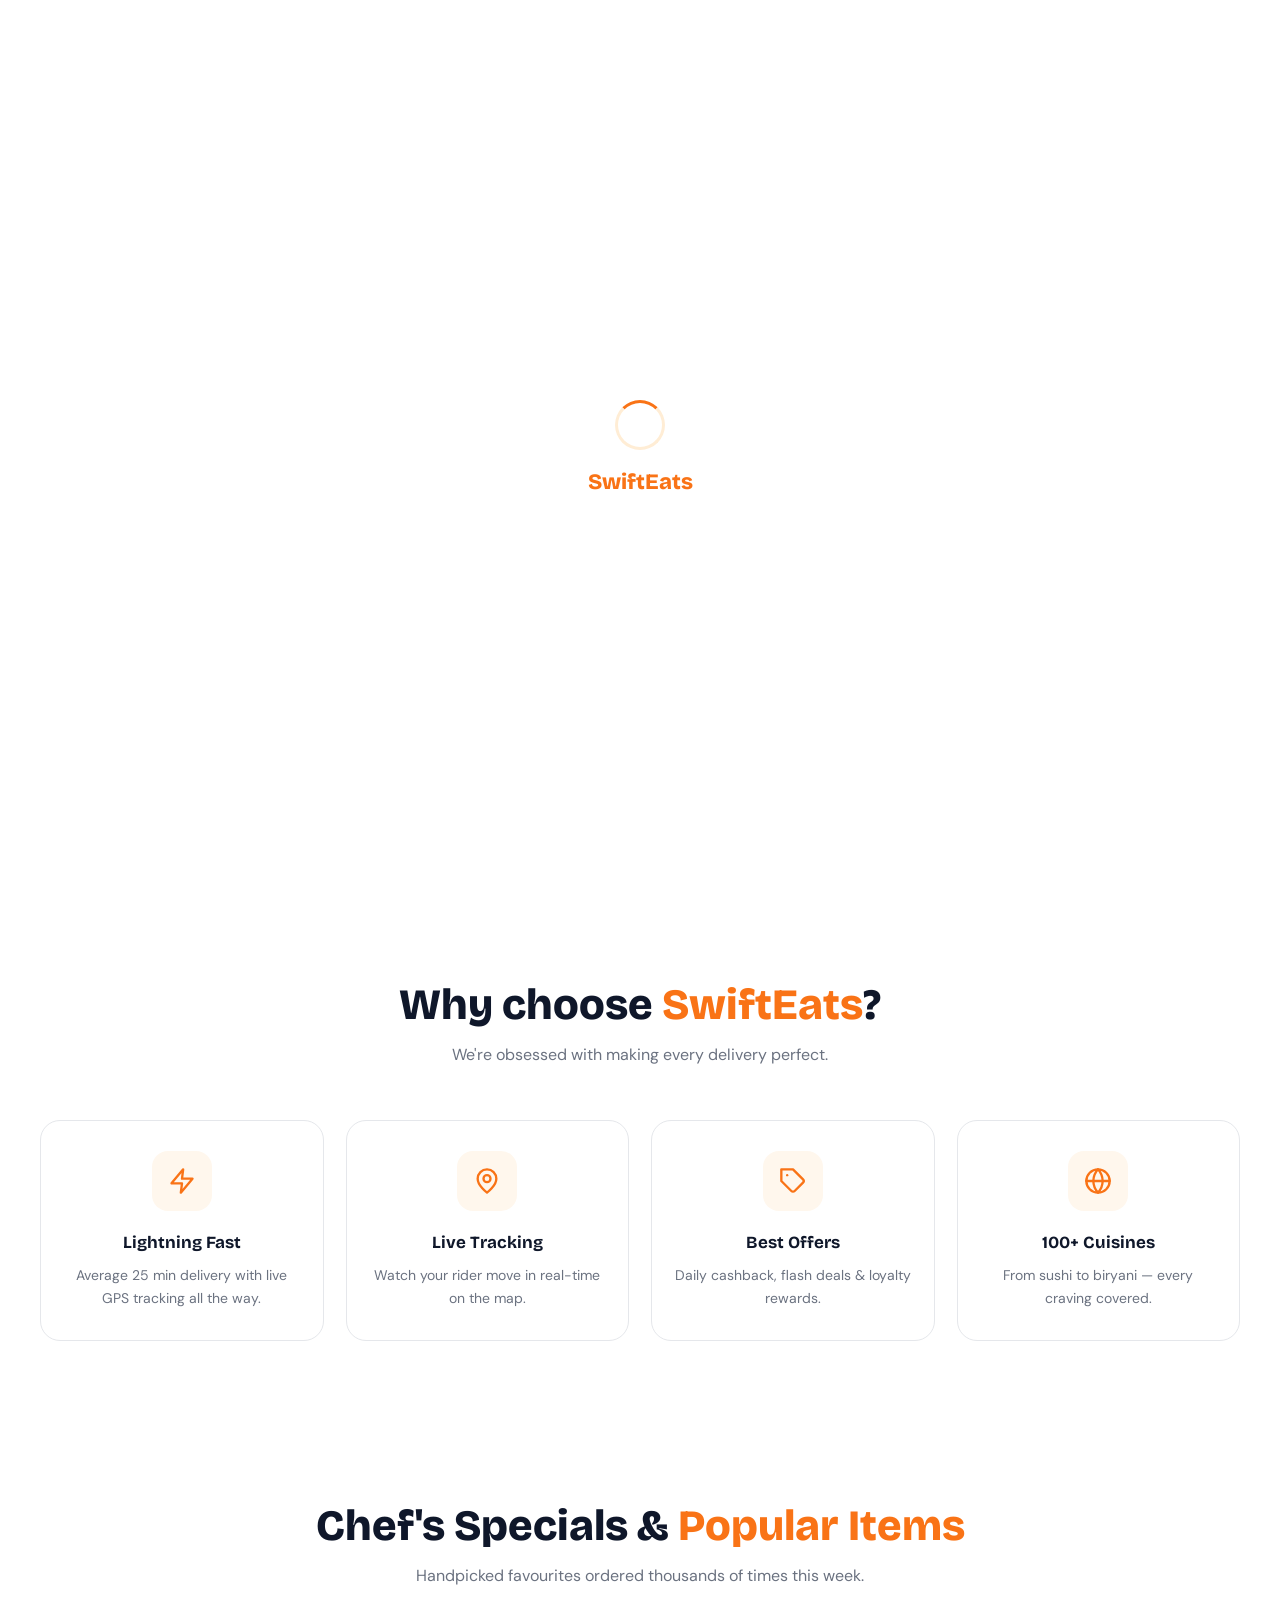
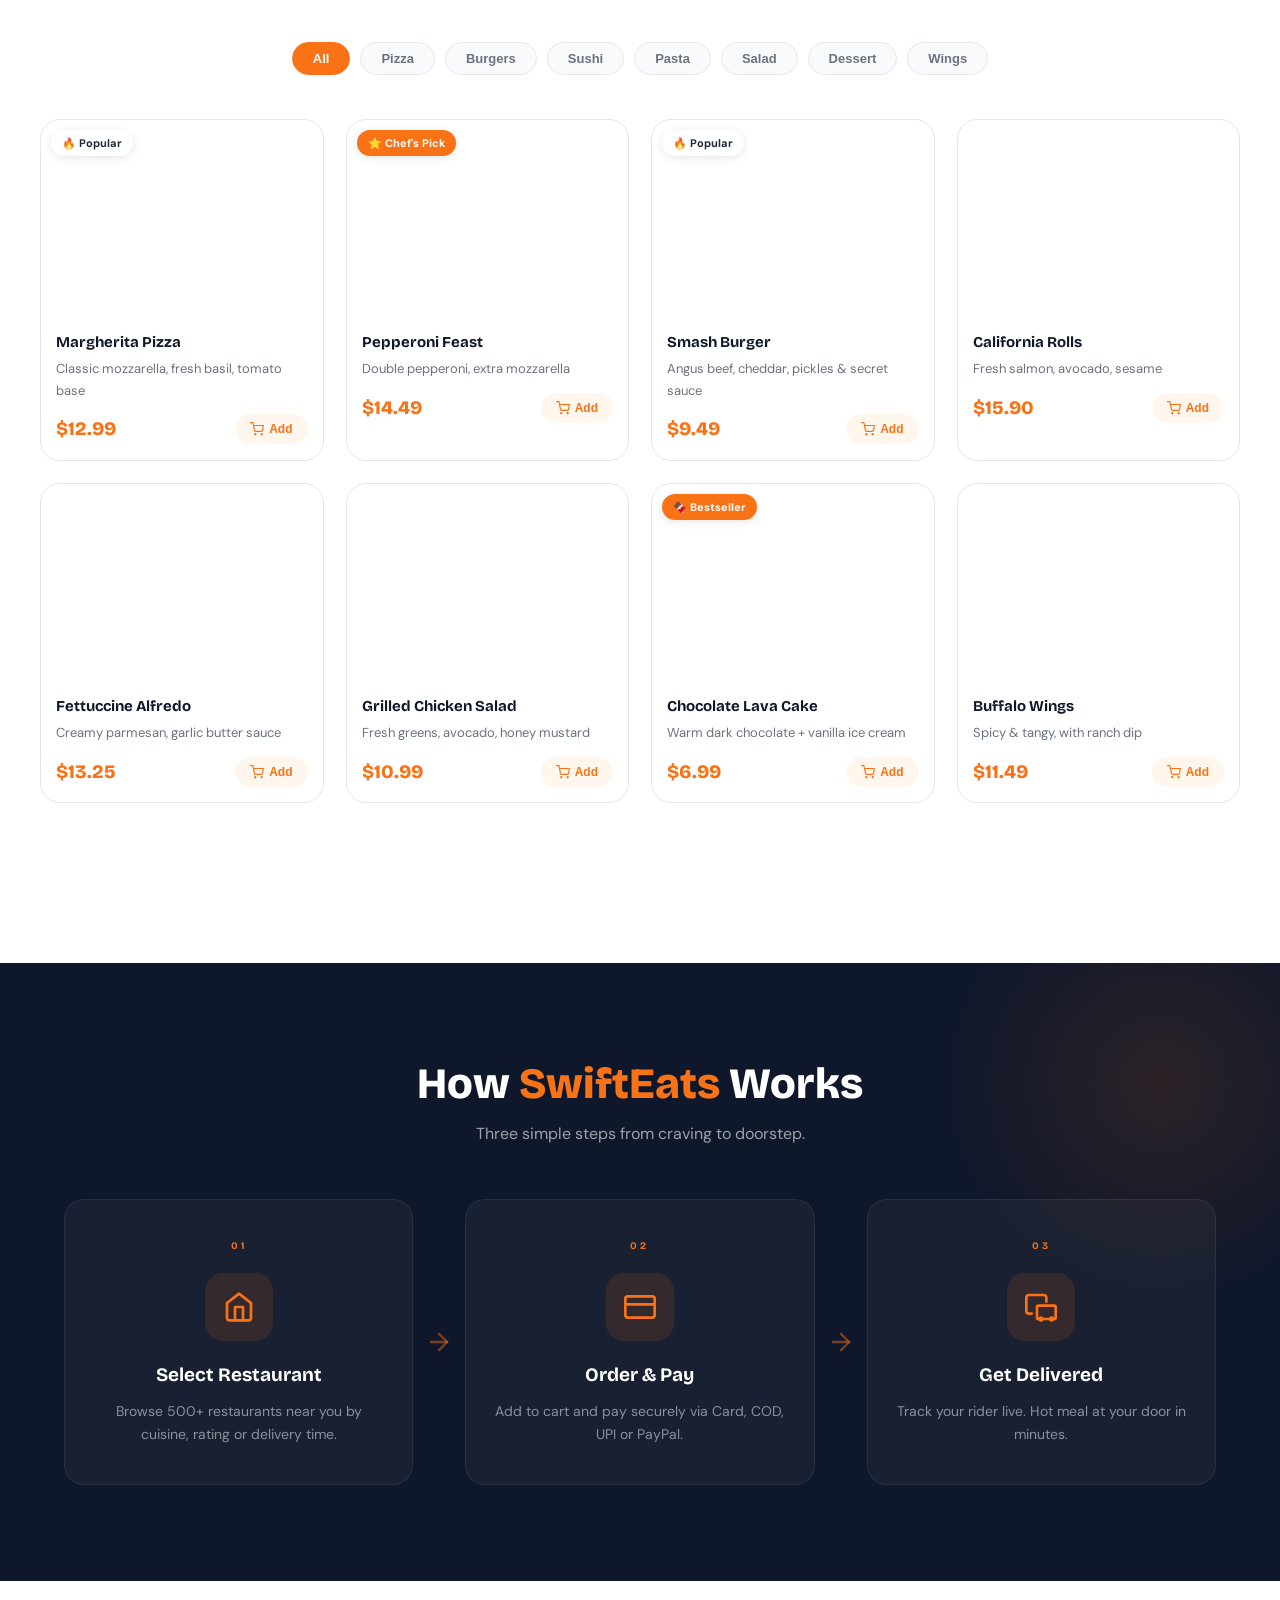
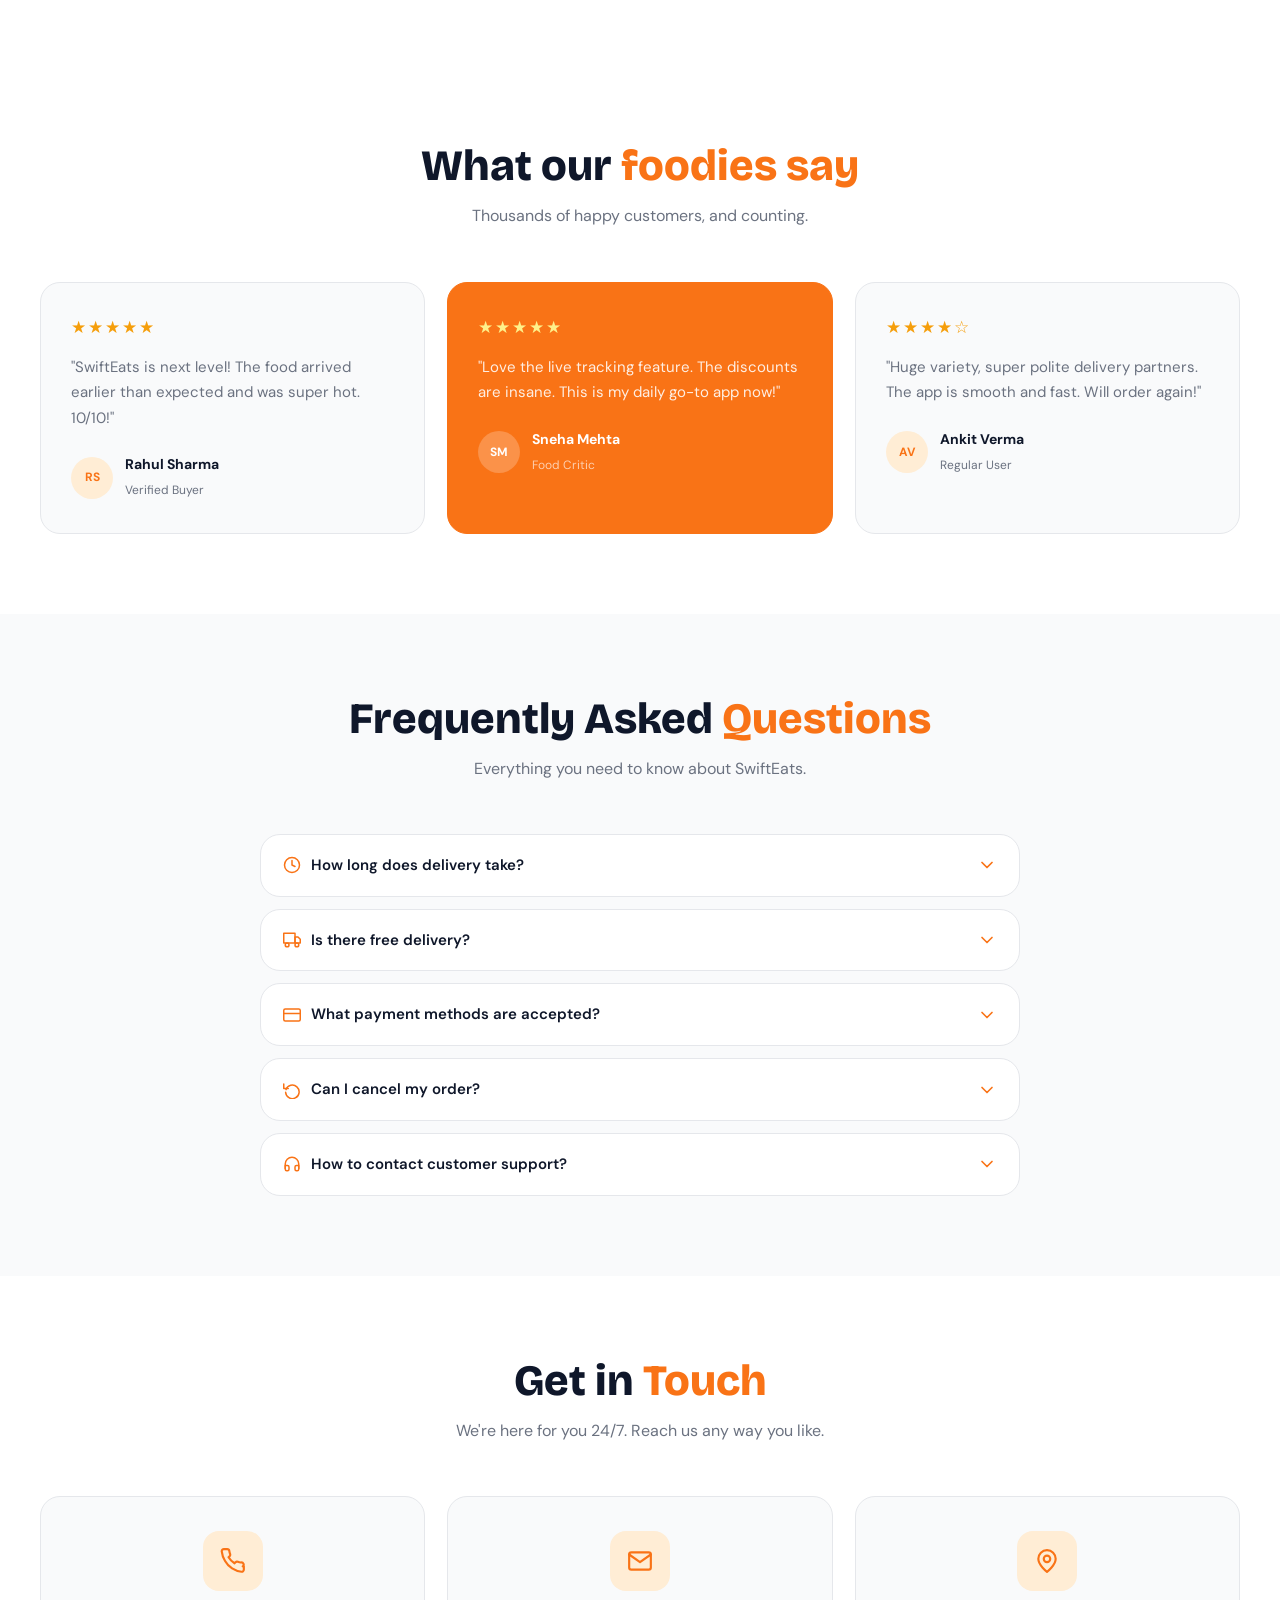
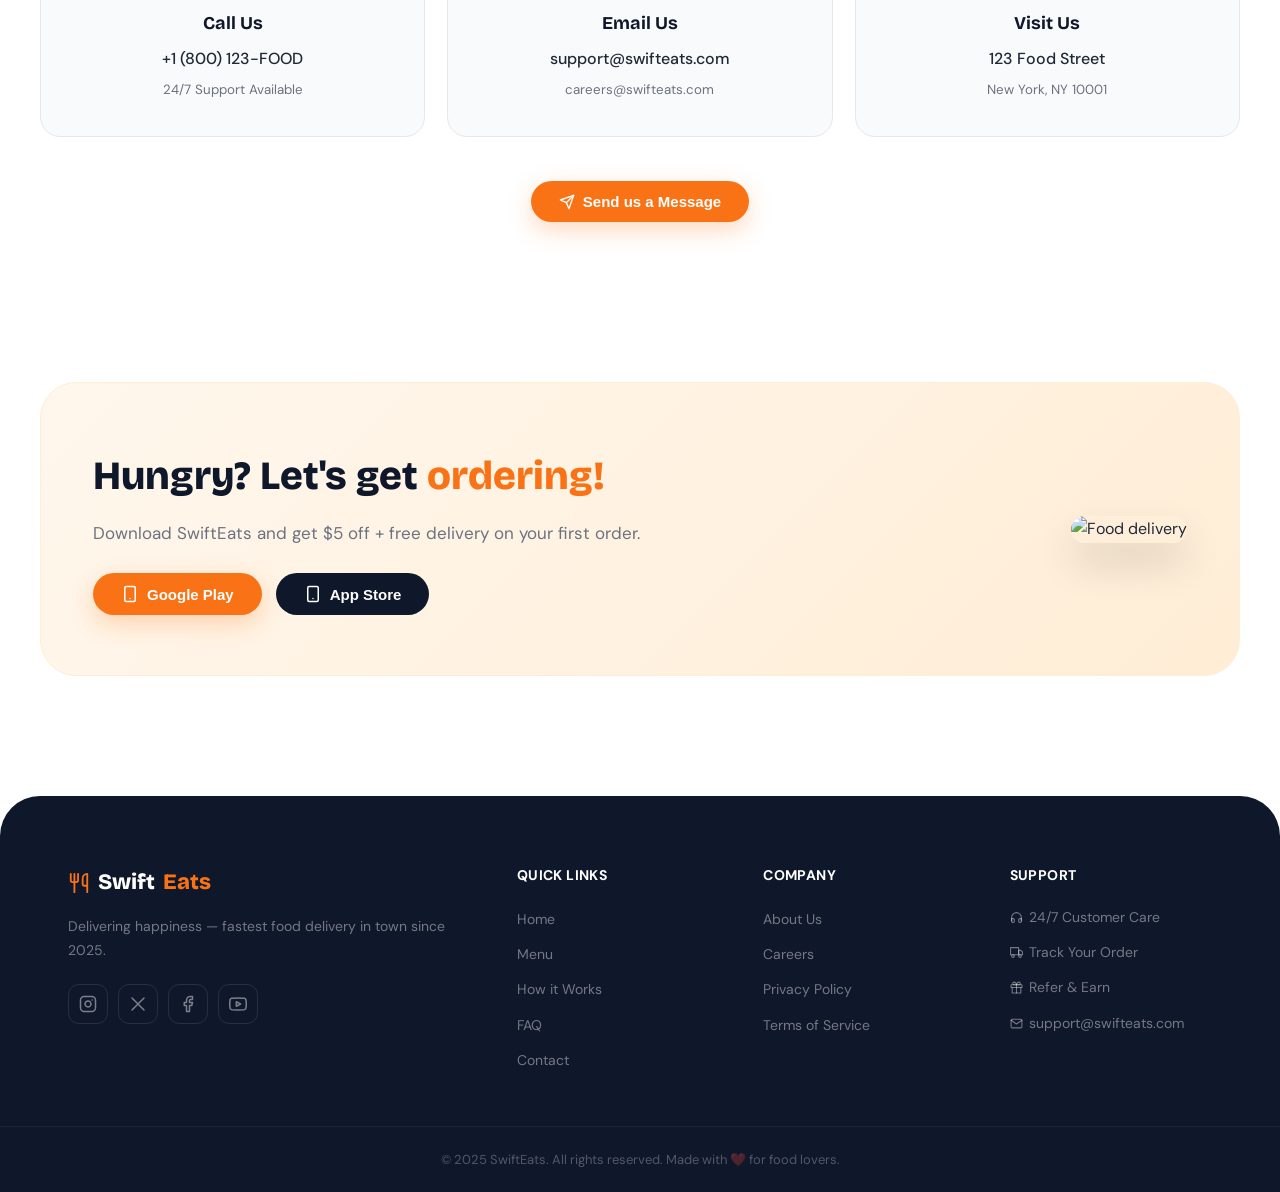
==== commit e0566819: "✅ SwiftEats complete landing page with all assets" ====
--- a/index.html
+++ b/index.html
@@ -2,550 +2,525 @@
 <html lang="en">
 <head>
   <meta charset="UTF-8">
-  <meta name="viewport" content="width=device-width, initial-scale=1.0, user-scalable=yes">
-  <title>SwiftEats | Premium Food Delivery - Fiverr Level</title>
-  <!-- Bootstrap 5 CSS + Font Awesome + Google Fonts + AOS + GSAP -->
-  <link href="https://cdn.jsdelivr.net/npm/bootstrap@5.3.0/dist/css/bootstrap.min.css" rel="stylesheet">
-  <link rel="stylesheet" href="https://cdnjs.cloudflare.com/ajax/libs/font-awesome/6.0.0-beta3/css/all.min.css">
-  <link href="https://fonts.googleapis.com/css2?family=Inter:opsz,wght@14..32,300;400;500;600;700;800;900&display=swap" rel="stylesheet">
-  <link href="https://unpkg.com/aos@2.3.1/dist/aos.css" rel="stylesheet">
-  <style>
-    * {
-      margin: 0;
-      padding: 0;
-      box-sizing: border-box;
-    }
-    body {
-      font-family: 'Inter', sans-serif;
-      background: #ffffff;
-      color: #1F2937;
-      overflow-x: hidden;
-    }
-    
-    /* Custom Animations */
-    @keyframes fadeInUp {
-      from { opacity: 0; transform: translateY(40px); }
-      to { opacity: 1; transform: translateY(0); }
-    }
-    @keyframes float {
-      0% { transform: translateY(0px); }
-      50% { transform: translateY(-15px); }
-      100% { transform: translateY(0px); }
-    }
-    @keyframes pulseGlow {
-      0% { box-shadow: 0 0 0 0 rgba(249,115,22,0.4); }
-      70% { box-shadow: 0 0 0 15px rgba(249,115,22,0); }
-      100% { box-shadow: 0 0 0 0 rgba(249,115,22,0); }
-    }
-    .animate-float {
-      animation: float 4s ease-in-out infinite;
-    }
-    
-    /* Navbar */
-    .navbar {
-      background: rgba(255, 255, 255, 0.96);
-      backdrop-filter: blur(12px);
-      box-shadow: 0 4px 25px rgba(0, 0, 0, 0.05);
-      padding: 15px 0;
-      transition: all 0.3s;
-    }
-    .navbar.scrolled {
-      padding: 10px 0;
-      box-shadow: 0 8px 30px rgba(0, 0, 0, 0.1);
-    }
-    .navbar-brand {
-      font-size: 28px;
-      font-weight: 800;
-      background: linear-gradient(135deg, #F97316, #EA580C);
-      -webkit-background-clip: text;
-      background-clip: text;
-      color: transparent;
-    }
-    .navbar-brand i { color: #F97316; margin-right: 8px; }
-    .nav-link {
-      font-weight: 600;
-      color: #374151 !important;
-      transition: 0.3s;
-      margin: 0 5px;
-    }
-    .nav-link:hover, .nav-link.active { color: #F97316 !important; transform: translateY(-2px); }
-    .btn-outline-orange {
-      border: 1.5px solid #F97316;
-      background: transparent;
-      color: #F97316;
-      border-radius: 50px;
-      padding: 8px 24px;
-      font-weight: 600;
-      transition: 0.3s;
-    }
-    .btn-outline-orange:hover { background: #F97316; color: white; transform: scale(1.05); }
-    .btn-orange {
-      background: #F97316;
-      color: white;
-      border: none;
-      padding: 12px 32px;
-      border-radius: 50px;
-      font-weight: 700;
-      transition: 0.3s;
-      box-shadow: 0 8px 20px rgba(249, 115, 22, 0.3);
-    }
-    .btn-orange:hover { background: #EA580C; transform: translateY(-3px); box-shadow: 0 15px 30px rgba(234, 88, 12, 0.4); }
-    
-    /* Hero */
-    .hero-section {
-      padding: 100px 0 60px;
-      background: linear-gradient(135deg, #FFF9F5 0%, #FFFFFF 100%);
-    }
-    .hero-title { font-size: 3.5rem; font-weight: 800; line-height: 1.2; }
-    .hero-highlight { color: #F97316; border-bottom: 3px solid #FDE68A; }
-    .hero-stats { display: flex; gap: 30px; margin-top: 35px; }
-    .stat-number { font-size: 1.8rem; font-weight: 800; color: #F97316; }
-    .hero-img { border-radius: 40px; box-shadow: 0 30px 40px -20px rgba(0,0,0,0.25); }
-    
-    /* Feature Cards */
-    .feature-card {
-      background: white;
-      padding: 35px 25px;
-      border-radius: 28px;
-      text-align: center;
-      transition: all 0.4s;
-      border: 1px solid #FFEDD5;
-      height: 100%;
-    }
-    .feature-card:hover { transform: translateY(-12px); border-color: #F97316; box-shadow: 0 25px 35px -12px rgba(249,115,22,0.2); }
-    .feature-icon { font-size: 55px; color: #F97316; margin-bottom: 20px; }
-    
-    /* Dish Cards */
-    .dish-card {
-      background: white;
-      border-radius: 28px;
-      overflow: hidden;
-      transition: all 0.4s;
-      border: 1px solid #FEE2E2;
-      height: 100%;
-      cursor: pointer;
-    }
-    .dish-card:hover { transform: translateY(-10px) scale(1.02); box-shadow: 0 30px 40px -12px rgba(0,0,0,0.2); }
-    .dish-img { height: 220px; background-size: cover; background-position: center; transition: transform 0.5s; }
-    .dish-card:hover .dish-img { transform: scale(1.05); }
-    .price-tag { color: #F97316; font-size: 1.4rem; font-weight: 800; }
-    .order-btn-sm {
-      background: #FFF7ED;
-      border: none;
-      padding: 10px;
-      border-radius: 50px;
-      font-weight: 700;
-      color: #F97316;
-      width: 100%;
-      transition: 0.3s;
-    }
-    .order-btn-sm:hover { background: #F97316; color: white; }
-    
-    /* How It Works Section */
-    .how-section {
-      background: linear-gradient(135deg, #0F172A, #1E293B);
-      border-radius: 60px;
-      padding: 70px 0;
-      margin: 50px 0;
-    }
-    .step-circle {
-      background: #F97316;
-      width: 80px;
-      height: 80px;
-      display: flex;
-      align-items: center;
-      justify-content: center;
-      border-radius: 50%;
-      font-size: 2rem;
-      font-weight: 800;
-      margin: 0 auto 20px;
-      box-shadow: 0 0 0 5px rgba(249,115,22,0.3);
-      transition: 0.3s;
-    }
-    .step-card:hover .step-circle { transform: scale(1.1) rotate(5deg); }
-    
-    /* FAQ Section */
-    .faq-section {
-      background: #FEF9F4;
-      border-radius: 60px;
-      padding: 60px;
-      margin: 50px 0;
-    }
-    .faq-item {
-      background: white;
-      border-radius: 20px;
-      padding: 20px 25px;
-      margin-bottom: 20px;
-      cursor: pointer;
-      transition: 0.3s;
-      border: 1px solid #FFE4CC;
-    }
-    .faq-item:hover { transform: translateX(5px); border-color: #F97316; }
-    .faq-question { font-weight: 700; font-size: 1.1rem; display: flex; justify-content: space-between; align-items: center; }
-    .faq-answer { max-height: 0; overflow: hidden; transition: max-height 0.4s ease; color: #6B7280; margin-top: 0; }
-    .faq-item.active .faq-answer { max-height: 200px; margin-top: 15px; }
-    .faq-item.active .faq-icon { transform: rotate(180deg); }
-    .faq-icon { transition: 0.3s; color: #F97316; }
-    
-    /* Contact Section */
-    .contact-section {
-      background: white;
-      border-radius: 60px;
-      padding: 60px;
-      margin: 50px 0;
-      box-shadow: 0 10px 40px rgba(0,0,0,0.05);
-      border: 1px solid #FFEDD5;
-    }
-    .contact-card {
-      background: #FEF9F4;
-      padding: 30px;
-      border-radius: 28px;
-      text-align: center;
-      transition: 0.3s;
-      height: 100%;
-    }
-    .contact-card:hover { transform: translateY(-5px); background: #FFF5EC; }
-    .contact-card i { font-size: 45px; color: #F97316; margin-bottom: 15px; }
-    
-    /* Testimonial Cards */
-    .testimonial-card {
-      background: #FAFAFA;
-      padding: 32px;
-      border-radius: 32px;
-      transition: 0.3s;
-      border: 1px solid #FFE4CC;
-      height: 100%;
-    }
-    .testimonial-card:hover { background: white; transform: translateY(-8px); box-shadow: 0 20px 30px -10px rgba(249,115,22,0.1); }
-    .stars { color: #FBBF24; font-size: 1.1rem; margin-bottom: 15px; }
-    .avatar-sm {
-      width: 50px;
-      height: 50px;
-      border-radius: 50%;
-      background: linear-gradient(135deg, #F97316, #EA580C);
-      display: flex;
-      align-items: center;
-      justify-content: center;
-      color: white;
-    }
-    
-    /* CTA Section */
-    .cta-section {
-      background: linear-gradient(115deg, #FFFAF5, #FFF0E3);
-      border-radius: 60px;
-      padding: 65px 35px;
-      text-align: center;
-    }
-    
-    /* Footer */
-    footer {
-      background: #0B1120;
-      color: #9CA3AF;
-      padding: 60px 0 30px;
-      border-radius: 50px 50px 0 0;
-      margin-top: 60px;
-    }
-    .footer-link {
-      color: #9CA3AF;
-      text-decoration: none;
-      transition: 0.3s;
-      cursor: pointer;
-      display: inline-block;
-    }
-    .footer-link:hover { color: #F97316; transform: translateX(5px); }
-    .social-icon {
-      font-size: 24px;
-      margin-right: 20px;
-      transition: 0.3s;
-      cursor: pointer;
-      color: #9CA3AF;
-    }
-    .social-icon:hover { color: #F97316; transform: translateY(-5px); }
-    
-    /* Back to Top */
-    .back-to-top {
-      position: fixed;
-      bottom: 30px;
-      right: 30px;
-      background: #F97316;
-      color: white;
-      width: 50px;
-      height: 50px;
-      border-radius: 50%;
-      display: flex;
-      align-items: center;
-      justify-content: center;
-      cursor: pointer;
-      opacity: 0;
-      transition: 0.3s;
-      z-index: 999;
-      box-shadow: 0 5px 15px rgba(249,115,22,0.4);
-    }
-    .back-to-top.show { opacity: 1; }
-    .back-to-top:hover { transform: translateY(-5px); background: #EA580C; }
-    
-    /* Loader */
-    .loader-wrapper {
-      position: fixed;
-      top: 0;
-      left: 0;
-      width: 100%;
-      height: 100%;
-      background: white;
-      display: flex;
-      align-items: center;
-      justify-content: center;
-      z-index: 9999;
-      transition: opacity 0.5s;
-    }
-    .loader {
-      width: 60px;
-      height: 60px;
-      border: 4px solid #FEF3C7;
-      border-top: 4px solid #F97316;
-      border-radius: 50%;
-      animation: spin 1s linear infinite;
-    }
-    @keyframes spin { 0% { transform: rotate(0deg); } 100% { transform: rotate(360deg); } }
-    
-    @media (max-width: 768px) {
-      .hero-title { font-size: 2.2rem; }
-      .hero-stats { flex-wrap: wrap; gap: 15px; }
-      .faq-section, .contact-section { padding: 30px 20px; }
-      .how-section { border-radius: 30px; }
-    }
-  </style>
+  <meta name="viewport" content="width=device-width, initial-scale=1.0">
+  <title>SwiftEats | Premium Food Delivery</title>
+  <link rel="preconnect" href="https://fonts.googleapis.com">
+  <link rel="preconnect" href="https://fonts.gstatic.com" crossorigin>
+  <link href="https://fonts.googleapis.com/css2?family=Bricolage+Grotesque:opsz,wght@12..96,400;500;600;700;800&family=DM+Sans:opsz,wght@9..40,300;9..40,400;9..40,500;9..40,600&display=swap" rel="stylesheet">
+  <link rel="stylesheet" href="style.css">
+  <script src="https://unpkg.com/lucide@latest/dist/umd/lucide.js"></script>
 </head>
 <body>
 
 <!-- Loader -->
-<div class="loader-wrapper" id="loader"><div class="loader"></div></div>
+<div class="loader-wrap" id="loader">
+  <div class="loader-ring"></div>
+  <span class="loader-text">SwiftEats</span>
+</div>
 
 <!-- Back to Top -->
-<div class="back-to-top" id="backToTop"><i class="fas fa-arrow-up"></i></div>
-
-<!-- Navbar -->
-<nav class="navbar navbar-expand-lg fixed-top">
+<button class="back-top" id="backTop" aria-label="Back to top">
+  <svg xmlns="http://www.w3.org/2000/svg" width="20" height="20" viewBox="0 0 24 24" fill="none" stroke="currentColor" stroke-width="2.5" stroke-linecap="round" stroke-linejoin="round"><polyline points="18 15 12 9 6 15"></polyline></svg>
+</button>
+
+<!-- ===== NAVBAR ===== -->
+<nav class="navbar" id="navbar">
+  <div class="nav-container">
+    <a class="brand" href="#home">
+      <svg xmlns="http://www.w3.org/2000/svg" width="24" height="24" viewBox="0 0 24 24" fill="none" stroke="currentColor" stroke-width="2" stroke-linecap="round" stroke-linejoin="round"><path d="M3 2v7c0 1.1.9 2 2 2h4a2 2 0 0 0 2-2V2"/><path d="M7 2v20"/><path d="M21 15V2a5 5 0 0 0-5 5v6c0 1.1.9 2 2 2h3Zm0 0v7"/></svg>
+      Swift<span>Eats</span>
+    </a>
+    <button class="hamburger" id="hamburger" aria-label="Menu">
+      <svg xmlns="http://www.w3.org/2000/svg" width="22" height="22" viewBox="0 0 24 24" fill="none" stroke="currentColor" stroke-width="2" stroke-linecap="round" stroke-linejoin="round"><line x1="3" y1="12" x2="21" y2="12"/><line x1="3" y1="6" x2="21" y2="6"/><line x1="3" y1="18" x2="21" y2="18"/></svg>
+    </button>
+    <ul class="nav-links" id="navLinks">
+      <li><a href="#home"        class="nav-link active">Home</a></li>
+      <li><a href="#menu"        class="nav-link">Menu</a></li>
+      <li><a href="#how-it-works" class="nav-link">How it Works</a></li>
+      <li><a href="#faq"         class="nav-link">FAQ</a></li>
+      <li><a href="#contact-page" class="nav-link">Contact</a></li>
+      <li>
+        <button class="btn-outline" id="signInBtn">
+          <svg xmlns="http://www.w3.org/2000/svg" width="15" height="15" viewBox="0 0 24 24" fill="none" stroke="currentColor" stroke-width="2" stroke-linecap="round" stroke-linejoin="round"><circle cx="12" cy="8" r="4"/><path d="M20 21a8 8 0 1 0-16 0"/></svg>
+          Sign In
+        </button>
+      </li>
+    </ul>
+  </div>
+</nav>
+
+<!-- ===== HERO ===== -->
+<section id="home" class="hero">
+  <!-- Full-bleed food background image -->
+  <div class="hero-bg-img" style="background-image: url('https://images.unsplash.com/photo-1504674900247-0877df9cc836?w=1600&h=900&fit=crop&crop=center');"></div>
+  <!-- dark gradient overlay -->
+  <div class="hero-overlay"></div>
+
+  <div class="hero-container">
+    <div class="hero-left">
+      <div class="hero-badge">
+        <svg xmlns="http://www.w3.org/2000/svg" width="15" height="15" viewBox="0 0 24 24" fill="none" stroke="currentColor" stroke-width="2" stroke-linecap="round" stroke-linejoin="round"><path d="M5 12h14"/><path d="m12 5 7 7-7 7"/></svg>
+        Free delivery on your first order
+      </div>
+
+      <h1 class="hero-title">
+        Craving something<br>
+        <span class="hero-highlight">delicious?</span>
+      </h1>
+      <p class="hero-sub">Order from 500+ top restaurants. Hot, fresh &amp; at your door in under 30 minutes.</p>
+
+      <div class="hero-search">
+        <svg xmlns="http://www.w3.org/2000/svg" width="18" height="18" viewBox="0 0 24 24" fill="none" stroke="currentColor" stroke-width="2" stroke-linecap="round" stroke-linejoin="round" class="search-pin"><path d="M20 10c0 6-8 12-8 12S4 16 4 10a8 8 0 1 1 16 0Z"/><circle cx="12" cy="10" r="3"/></svg>
+        <input type="text" placeholder="Enter your delivery address…">
+        <button class="btn-orange" id="orderNowBtn">Find Food</button>
+      </div>
+
+      <div class="hero-tags">
+        <span class="tag">🍕 Pizza</span>
+        <span class="tag">🍔 Burgers</span>
+        <span class="tag">🥗 Salads</span>
+        <span class="tag">🍣 Sushi</span>
+        <span class="tag">🍰 Desserts</span>
+      </div>
+
+      <div class="hero-stats">
+        <div class="stat">
+          <span class="stat-number">500+</span>
+          <span class="stat-label">Restaurants</span>
+        </div>
+        <div class="stat-divider"></div>
+        <div class="stat">
+          <span class="stat-number">15k+</span>
+          <span class="stat-label">Happy Customers</span>
+        </div>
+        <div class="stat-divider"></div>
+        <div class="stat">
+          <span class="stat-number">30min</span>
+          <span class="stat-label">Avg Delivery</span>
+        </div>
+      </div>
+    </div>
+
+    <!-- floating info cards on right -->
+    <div class="hero-right">
+      <div class="float-card fc1">
+        <div class="fc-icon">
+          <svg xmlns="http://www.w3.org/2000/svg" width="20" height="20" viewBox="0 0 24 24" fill="none" stroke="currentColor" stroke-width="2" stroke-linecap="round" stroke-linejoin="round"><circle cx="12" cy="12" r="10"/><polyline points="12 6 12 12 16 14"/></svg>
+        </div>
+        <div><strong>Arriving in</strong><span>24 minutes</span></div>
+      </div>
+      <div class="float-card fc2">
+        <div class="fc-icon star">
+          <svg xmlns="http://www.w3.org/2000/svg" width="20" height="20" viewBox="0 0 24 24" fill="currentColor" stroke="none"><polygon points="12 2 15.09 8.26 22 9.27 17 14.14 18.18 21.02 12 17.77 5.82 21.02 7 14.14 2 9.27 8.91 8.26 12 2"/></svg>
+        </div>
+        <div><strong>4.9 Rating</strong><span>2.3k reviews</span></div>
+      </div>
+      <div class="float-card fc3">
+        <div class="fc-icon green">
+          <svg xmlns="http://www.w3.org/2000/svg" width="20" height="20" viewBox="0 0 24 24" fill="none" stroke="currentColor" stroke-width="2" stroke-linecap="round" stroke-linejoin="round"><path d="M12 22s-8-4.5-8-11.8A8 8 0 0 1 12 2a8 8 0 0 1 8 8.2c0 7.3-8 11.8-8 11.8z"/><circle cx="12" cy="10" r="3"/></svg>
+        </div>
+        <div><strong>20% OFF</strong><span>Today only</span></div>
+      </div>
+    </div>
+  </div>
+
+  <!-- scroll hint -->
+  <div class="scroll-hint">
+    <svg xmlns="http://www.w3.org/2000/svg" width="20" height="20" viewBox="0 0 24 24" fill="none" stroke="currentColor" stroke-width="2" stroke-linecap="round" stroke-linejoin="round"><polyline points="6 9 12 15 18 9"></polyline></svg>
+  </div>
+</section>
+
+<!-- ===== FEATURES ===== -->
+<section class="features container">
+  <div class="section-header">
+    <h2>Why choose <span class="accent">SwiftEats</span>?</h2>
+    <p>We're obsessed with making every delivery perfect.</p>
+  </div>
+  <div class="features-grid">
+    <div class="feature-card">
+      <div class="feat-icon">
+        <svg xmlns="http://www.w3.org/2000/svg" width="28" height="28" viewBox="0 0 24 24" fill="none" stroke="currentColor" stroke-width="2" stroke-linecap="round" stroke-linejoin="round"><polygon points="13 2 3 14 12 14 11 22 21 10 12 10 13 2"/></svg>
+      </div>
+      <h3>Lightning Fast</h3>
+      <p>Average 25 min delivery with live GPS tracking all the way.</p>
+    </div>
+    <div class="feature-card">
+      <div class="feat-icon">
+        <svg xmlns="http://www.w3.org/2000/svg" width="28" height="28" viewBox="0 0 24 24" fill="none" stroke="currentColor" stroke-width="2" stroke-linecap="round" stroke-linejoin="round"><path d="M20 10c0 6-8 12-8 12S4 16 4 10a8 8 0 1 1 16 0Z"/><circle cx="12" cy="10" r="3"/></svg>
+      </div>
+      <h3>Live Tracking</h3>
+      <p>Watch your rider move in real-time on the map.</p>
+    </div>
+    <div class="feature-card">
+      <div class="feat-icon">
+        <svg xmlns="http://www.w3.org/2000/svg" width="28" height="28" viewBox="0 0 24 24" fill="none" stroke="currentColor" stroke-width="2" stroke-linecap="round" stroke-linejoin="round"><path d="M20.59 13.41l-7.17 7.17a2 2 0 0 1-2.83 0L2 12V2h10l8.59 8.59a2 2 0 0 1 0 2.82z"/><line x1="7" y1="7" x2="7.01" y2="7"/></svg>
+      </div>
+      <h3>Best Offers</h3>
+      <p>Daily cashback, flash deals &amp; loyalty rewards.</p>
+    </div>
+    <div class="feature-card">
+      <div class="feat-icon">
+        <svg xmlns="http://www.w3.org/2000/svg" width="28" height="28" viewBox="0 0 24 24" fill="none" stroke="currentColor" stroke-width="2" stroke-linecap="round" stroke-linejoin="round"><circle cx="12" cy="12" r="10"/><line x1="2" y1="12" x2="22" y2="12"/><path d="M12 2a15.3 15.3 0 0 1 4 10 15.3 15.3 0 0 1-4 10 15.3 15.3 0 0 1-4-10 15.3 15.3 0 0 1 4-10z"/></svg>
+      </div>
+      <h3>100+ Cuisines</h3>
+      <p>From sushi to biryani — every craving covered.</p>
+    </div>
+  </div>
+</section>
+
+<!-- ===== MENU ===== -->
+<section id="menu" class="menu-section container">
+  <div class="section-header">
+    <h2>Chef's Specials &amp; <span class="accent">Popular Items</span></h2>
+    <p>Handpicked favourites ordered thousands of times this week.</p>
+  </div>
+
+  <div class="menu-filters">
+    <button class="filter-btn active" data-filter="all">All</button>
+    <button class="filter-btn" data-filter="pizza">Pizza</button>
+    <button class="filter-btn" data-filter="burger">Burgers</button>
+    <button class="filter-btn" data-filter="sushi">Sushi</button>
+    <button class="filter-btn" data-filter="pasta">Pasta</button>
+    <button class="filter-btn" data-filter="salad">Salad</button>
+    <button class="filter-btn" data-filter="dessert">Dessert</button>
+    <button class="filter-btn" data-filter="wings">Wings</button>
+  </div>
+
+  <div class="menu-grid">
+    <div class="dish-card" data-category="pizza">
+      <div class="dish-img" style="background-image:url('https://images.unsplash.com/photo-1604382354936-07c5d9983bd3?w=400&h=240&fit=crop');">
+        <div class="dish-badge">🔥 Popular</div>
+      </div>
+      <div class="dish-body">
+        <h4>Margherita Pizza</h4>
+        <p>Classic mozzarella, fresh basil, tomato base</p>
+        <div class="dish-footer"><span class="price">$12.99</span>
+          <button class="cart-btn dishOrder" data-name="Margherita Pizza">
+            <svg xmlns="http://www.w3.org/2000/svg" width="14" height="14" viewBox="0 0 24 24" fill="none" stroke="currentColor" stroke-width="2" stroke-linecap="round" stroke-linejoin="round"><circle cx="9" cy="21" r="1"/><circle cx="20" cy="21" r="1"/><path d="M1 1h4l2.68 13.39a2 2 0 0 0 2 1.61h9.72a2 2 0 0 0 2-1.61L23 6H6"/></svg> Add
+          </button>
+        </div>
+      </div>
+    </div>
+    <div class="dish-card" data-category="pizza">
+      <div class="dish-img" style="background-image:url('https://images.unsplash.com/photo-1628840042765-356cda07504e?w=400&h=240&fit=crop');">
+        <div class="dish-badge badge-new">⭐ Chef's Pick</div>
+      </div>
+      <div class="dish-body">
+        <h4>Pepperoni Feast</h4>
+        <p>Double pepperoni, extra mozzarella</p>
+        <div class="dish-footer"><span class="price">$14.49</span>
+          <button class="cart-btn dishOrder" data-name="Pepperoni Feast">
+            <svg xmlns="http://www.w3.org/2000/svg" width="14" height="14" viewBox="0 0 24 24" fill="none" stroke="currentColor" stroke-width="2" stroke-linecap="round" stroke-linejoin="round"><circle cx="9" cy="21" r="1"/><circle cx="20" cy="21" r="1"/><path d="M1 1h4l2.68 13.39a2 2 0 0 0 2 1.61h9.72a2 2 0 0 0 2-1.61L23 6H6"/></svg> Add
+          </button>
+        </div>
+      </div>
+    </div>
+    <div class="dish-card" data-category="burger">
+      <div class="dish-img" style="background-image:url('https://images.unsplash.com/photo-1568901346375-23c9450c58cd?w=400&h=240&fit=crop');">
+        <div class="dish-badge">🔥 Popular</div>
+      </div>
+      <div class="dish-body">
+        <h4>Smash Burger</h4>
+        <p>Angus beef, cheddar, pickles &amp; secret sauce</p>
+        <div class="dish-footer"><span class="price">$9.49</span>
+          <button class="cart-btn dishOrder" data-name="Smash Burger">
+            <svg xmlns="http://www.w3.org/2000/svg" width="14" height="14" viewBox="0 0 24 24" fill="none" stroke="currentColor" stroke-width="2" stroke-linecap="round" stroke-linejoin="round"><circle cx="9" cy="21" r="1"/><circle cx="20" cy="21" r="1"/><path d="M1 1h4l2.68 13.39a2 2 0 0 0 2 1.61h9.72a2 2 0 0 0 2-1.61L23 6H6"/></svg> Add
+          </button>
+        </div>
+      </div>
+    </div>
+    <div class="dish-card" data-category="sushi">
+      <div class="dish-img" style="background-image:url('https://images.unsplash.com/photo-1617196035154-1e7e6e28b0db?w=400&h=240&fit=crop');"></div>
+      <div class="dish-body">
+        <h4>California Rolls</h4>
+        <p>Fresh salmon, avocado, sesame</p>
+        <div class="dish-footer"><span class="price">$15.90</span>
+          <button class="cart-btn dishOrder" data-name="California Rolls">
+            <svg xmlns="http://www.w3.org/2000/svg" width="14" height="14" viewBox="0 0 24 24" fill="none" stroke="currentColor" stroke-width="2" stroke-linecap="round" stroke-linejoin="round"><circle cx="9" cy="21" r="1"/><circle cx="20" cy="21" r="1"/><path d="M1 1h4l2.68 13.39a2 2 0 0 0 2 1.61h9.72a2 2 0 0 0 2-1.61L23 6H6"/></svg> Add
+          </button>
+        </div>
+      </div>
+    </div>
+    <div class="dish-card" data-category="pasta">
+      <div class="dish-img" style="background-image:url('https://images.unsplash.com/photo-1551183053-bf91a1d81141?w=400&h=240&fit=crop');"></div>
+      <div class="dish-body">
+        <h4>Fettuccine Alfredo</h4>
+        <p>Creamy parmesan, garlic butter sauce</p>
+        <div class="dish-footer"><span class="price">$13.25</span>
+          <button class="cart-btn dishOrder" data-name="Fettuccine Alfredo">
+            <svg xmlns="http://www.w3.org/2000/svg" width="14" height="14" viewBox="0 0 24 24" fill="none" stroke="currentColor" stroke-width="2" stroke-linecap="round" stroke-linejoin="round"><circle cx="9" cy="21" r="1"/><circle cx="20" cy="21" r="1"/><path d="M1 1h4l2.68 13.39a2 2 0 0 0 2 1.61h9.72a2 2 0 0 0 2-1.61L23 6H6"/></svg> Add
+          </button>
+        </div>
+      </div>
+    </div>
+    <div class="dish-card" data-category="salad">
+      <div class="dish-img" style="background-image:url('https://images.unsplash.com/photo-1512621776951-a57141f2eefd?w=400&h=240&fit=crop');"></div>
+      <div class="dish-body">
+        <h4>Grilled Chicken Salad</h4>
+        <p>Fresh greens, avocado, honey mustard</p>
+        <div class="dish-footer"><span class="price">$10.99</span>
+          <button class="cart-btn dishOrder" data-name="Grilled Chicken Salad">
+            <svg xmlns="http://www.w3.org/2000/svg" width="14" height="14" viewBox="0 0 24 24" fill="none" stroke="currentColor" stroke-width="2" stroke-linecap="round" stroke-linejoin="round"><circle cx="9" cy="21" r="1"/><circle cx="20" cy="21" r="1"/><path d="M1 1h4l2.68 13.39a2 2 0 0 0 2 1.61h9.72a2 2 0 0 0 2-1.61L23 6H6"/></svg> Add
+          </button>
+        </div>
+      </div>
+    </div>
+    <div class="dish-card" data-category="dessert">
+      <div class="dish-img" style="background-image:url('https://images.unsplash.com/photo-1606313564200-e75d5e30476c?w=400&h=240&fit=crop');">
+        <div class="dish-badge badge-new">🍫 Bestseller</div>
+      </div>
+      <div class="dish-body">
+        <h4>Chocolate Lava Cake</h4>
+        <p>Warm dark chocolate + vanilla ice cream</p>
+        <div class="dish-footer"><span class="price">$6.99</span>
+          <button class="cart-btn dishOrder" data-name="Chocolate Lava Cake">
+            <svg xmlns="http://www.w3.org/2000/svg" width="14" height="14" viewBox="0 0 24 24" fill="none" stroke="currentColor" stroke-width="2" stroke-linecap="round" stroke-linejoin="round"><circle cx="9" cy="21" r="1"/><circle cx="20" cy="21" r="1"/><path d="M1 1h4l2.68 13.39a2 2 0 0 0 2 1.61h9.72a2 2 0 0 0 2-1.61L23 6H6"/></svg> Add
+          </button>
+        </div>
+      </div>
+    </div>
+    <div class="dish-card" data-category="wings">
+      <div class="dish-img" style="background-image:url('https://images.unsplash.com/photo-1608039755401-742074f0548d?w=400&h=240&fit=crop');"></div>
+      <div class="dish-body">
+        <h4>Buffalo Wings</h4>
+        <p>Spicy &amp; tangy, with ranch dip</p>
+        <div class="dish-footer"><span class="price">$11.49</span>
+          <button class="cart-btn dishOrder" data-name="Buffalo Wings">
+            <svg xmlns="http://www.w3.org/2000/svg" width="14" height="14" viewBox="0 0 24 24" fill="none" stroke="currentColor" stroke-width="2" stroke-linecap="round" stroke-linejoin="round"><circle cx="9" cy="21" r="1"/><circle cx="20" cy="21" r="1"/><path d="M1 1h4l2.68 13.39a2 2 0 0 0 2 1.61h9.72a2 2 0 0 0 2-1.61L23 6H6"/></svg> Add
+          </button>
+        </div>
+      </div>
+    </div>
+  </div>
+</section>
+
+<!-- ===== HOW IT WORKS ===== -->
+<section id="how-it-works" class="how-section">
   <div class="container">
-    <a class="navbar-brand" href="#"><i class="fas fa-utensils"></i> Swift<span style="color:#F97316;">Eats</span></a>
-    <button class="navbar-toggler" type="button" data-bs-toggle="collapse" data-bs-target="#navbarNav">
-      <span class="navbar-toggler-icon"></span>
+    <div class="section-header light">
+      <h2>How <span class="accent">SwiftEats</span> Works</h2>
+      <p>Three simple steps from craving to doorstep.</p>
+    </div>
+    <div class="steps-grid">
+      <div class="step-card">
+        <div class="step-num">01</div>
+        <div class="step-icon">
+          <svg xmlns="http://www.w3.org/2000/svg" width="32" height="32" viewBox="0 0 24 24" fill="none" stroke="currentColor" stroke-width="2" stroke-linecap="round" stroke-linejoin="round"><path d="M3 9l9-7 9 7v11a2 2 0 0 1-2 2H5a2 2 0 0 1-2-2z"/><polyline points="9 22 9 12 15 12 15 22"/></svg>
+        </div>
+        <h3>Select Restaurant</h3>
+        <p>Browse 500+ restaurants near you by cuisine, rating or delivery time.</p>
+      </div>
+      <div class="step-arrow">
+        <svg xmlns="http://www.w3.org/2000/svg" width="28" height="28" viewBox="0 0 24 24" fill="none" stroke="currentColor" stroke-width="2" stroke-linecap="round" stroke-linejoin="round"><line x1="5" y1="12" x2="19" y2="12"/><polyline points="12 5 19 12 12 19"/></svg>
+      </div>
+      <div class="step-card">
+        <div class="step-num">02</div>
+        <div class="step-icon">
+          <svg xmlns="http://www.w3.org/2000/svg" width="32" height="32" viewBox="0 0 24 24" fill="none" stroke="currentColor" stroke-width="2" stroke-linecap="round" stroke-linejoin="round"><rect x="1" y="4" width="22" height="16" rx="2" ry="2"/><line x1="1" y1="10" x2="23" y2="10"/></svg>
+        </div>
+        <h3>Order &amp; Pay</h3>
+        <p>Add to cart and pay securely via Card, COD, UPI or PayPal.</p>
+      </div>
+      <div class="step-arrow">
+        <svg xmlns="http://www.w3.org/2000/svg" width="28" height="28" viewBox="0 0 24 24" fill="none" stroke="currentColor" stroke-width="2" stroke-linecap="round" stroke-linejoin="round"><line x1="5" y1="12" x2="19" y2="12"/><polyline points="12 5 19 12 12 19"/></svg>
+      </div>
+      <div class="step-card">
+        <div class="step-num">03</div>
+        <div class="step-icon">
+          <svg xmlns="http://www.w3.org/2000/svg" width="32" height="32" viewBox="0 0 24 24" fill="none" stroke="currentColor" stroke-width="2" stroke-linecap="round" stroke-linejoin="round"><path d="M5 17H3a2 2 0 0 1-2-2V5a2 2 0 0 1 2-2h11a2 2 0 0 1 2 2v3"/><rect x="9" y="11" width="14" height="10" rx="1"/><circle cx="12" cy="21" r="1"/><circle cx="20" cy="21" r="1"/></svg>
+        </div>
+        <h3>Get Delivered</h3>
+        <p>Track your rider live. Hot meal at your door in minutes.</p>
+      </div>
+    </div>
+  </div>
+</section>
+
+<!-- ===== TESTIMONIALS ===== -->
+<section class="testimonials container">
+  <div class="section-header">
+    <h2>What our <span class="accent">foodies say</span></h2>
+    <p>Thousands of happy customers, and counting.</p>
+  </div>
+  <div class="testi-grid">
+    <div class="testi-card">
+      <div class="stars">★★★★★</div>
+      <p>"SwiftEats is next level! The food arrived earlier than expected and was super hot. 10/10!"</p>
+      <div class="testi-author"><div class="avatar">RS</div><div><strong>Rahul Sharma</strong><span>Verified Buyer</span></div></div>
+    </div>
+    <div class="testi-card featured">
+      <div class="stars">★★★★★</div>
+      <p>"Love the live tracking feature. The discounts are insane. This is my daily go-to app now!"</p>
+      <div class="testi-author"><div class="avatar">SM</div><div><strong>Sneha Mehta</strong><span>Food Critic</span></div></div>
+    </div>
+    <div class="testi-card">
+      <div class="stars">★★★★☆</div>
+      <p>"Huge variety, super polite delivery partners. The app is smooth and fast. Will order again!"</p>
+      <div class="testi-author"><div class="avatar">AV</div><div><strong>Ankit Verma</strong><span>Regular User</span></div></div>
+    </div>
+  </div>
+</section>
+
+<!-- ===== FAQ ===== -->
+<section id="faq" class="faq-section">
+  <div class="container">
+    <div class="section-header">
+      <h2>Frequently Asked <span class="accent">Questions</span></h2>
+      <p>Everything you need to know about SwiftEats.</p>
+    </div>
+    <div class="faq-list">
+      <div class="faq-item">
+        <div class="faq-q"><div class="faq-q-left"><svg xmlns="http://www.w3.org/2000/svg" width="18" height="18" viewBox="0 0 24 24" fill="none" stroke="currentColor" stroke-width="2" stroke-linecap="round" stroke-linejoin="round"><circle cx="12" cy="12" r="10"/><polyline points="12 6 12 12 16 14"/></svg> How long does delivery take?</div><svg class="faq-chevron" xmlns="http://www.w3.org/2000/svg" width="20" height="20" viewBox="0 0 24 24" fill="none" stroke="currentColor" stroke-width="2" stroke-linecap="round" stroke-linejoin="round"><polyline points="6 9 12 15 18 9"/></svg></div>
+        <div class="faq-ans">Most orders arrive within 25–35 minutes. You can track your rider in real-time through the app!</div>
+      </div>
+      <div class="faq-item">
+        <div class="faq-q"><div class="faq-q-left"><svg xmlns="http://www.w3.org/2000/svg" width="18" height="18" viewBox="0 0 24 24" fill="none" stroke="currentColor" stroke-width="2" stroke-linecap="round" stroke-linejoin="round"><rect x="1" y="3" width="15" height="13"/><polygon points="16 8 20 8 23 11 23 16 16 16 16 8"/><circle cx="5.5" cy="18.5" r="2.5"/><circle cx="18.5" cy="18.5" r="2.5"/></svg> Is there free delivery?</div><svg class="faq-chevron" xmlns="http://www.w3.org/2000/svg" width="20" height="20" viewBox="0 0 24 24" fill="none" stroke="currentColor" stroke-width="2" stroke-linecap="round" stroke-linejoin="round"><polyline points="6 9 12 15 18 9"/></svg></div>
+        <div class="faq-ans">Yes! Free delivery on orders above $15. Your first order gets free delivery regardless of amount.</div>
+      </div>
+      <div class="faq-item">
+        <div class="faq-q"><div class="faq-q-left"><svg xmlns="http://www.w3.org/2000/svg" width="18" height="18" viewBox="0 0 24 24" fill="none" stroke="currentColor" stroke-width="2" stroke-linecap="round" stroke-linejoin="round"><rect x="1" y="4" width="22" height="16" rx="2" ry="2"/><line x1="1" y1="10" x2="23" y2="10"/></svg> What payment methods are accepted?</div><svg class="faq-chevron" xmlns="http://www.w3.org/2000/svg" width="20" height="20" viewBox="0 0 24 24" fill="none" stroke="currentColor" stroke-width="2" stroke-linecap="round" stroke-linejoin="round"><polyline points="6 9 12 15 18 9"/></svg></div>
+        <div class="faq-ans">Credit/Debit cards, PayPal, Google Pay, Apple Pay, and Cash on Delivery — all accepted.</div>
+      </div>
+      <div class="faq-item">
+        <div class="faq-q"><div class="faq-q-left"><svg xmlns="http://www.w3.org/2000/svg" width="18" height="18" viewBox="0 0 24 24" fill="none" stroke="currentColor" stroke-width="2" stroke-linecap="round" stroke-linejoin="round"><polyline points="1 4 1 10 7 10"/><path d="M3.51 15a9 9 0 1 0 .49-3.5"/></svg> Can I cancel my order?</div><svg class="faq-chevron" xmlns="http://www.w3.org/2000/svg" width="20" height="20" viewBox="0 0 24 24" fill="none" stroke="currentColor" stroke-width="2" stroke-linecap="round" stroke-linejoin="round"><polyline points="6 9 12 15 18 9"/></svg></div>
+        <div class="faq-ans">Yes, within 2 minutes of placing the order. After that, the restaurant begins preparing your food.</div>
+      </div>
+      <div class="faq-item">
+        <div class="faq-q"><div class="faq-q-left"><svg xmlns="http://www.w3.org/2000/svg" width="18" height="18" viewBox="0 0 24 24" fill="none" stroke="currentColor" stroke-width="2" stroke-linecap="round" stroke-linejoin="round"><path d="M3 18v-6a9 9 0 0 1 18 0v6"/><path d="M21 19a2 2 0 0 1-2 2h-1a2 2 0 0 1-2-2v-3a2 2 0 0 1 2-2h3zM3 19a2 2 0 0 0 2 2h1a2 2 0 0 0 2-2v-3a2 2 0 0 0-2-2H3z"/></svg> How to contact customer support?</div><svg class="faq-chevron" xmlns="http://www.w3.org/2000/svg" width="20" height="20" viewBox="0 0 24 24" fill="none" stroke="currentColor" stroke-width="2" stroke-linecap="round" stroke-linejoin="round"><polyline points="6 9 12 15 18 9"/></svg></div>
+        <div class="faq-ans">Call us 24/7 at +1 (800) 123-FOOD or email support@swifteats.com. We reply within 2 hours.</div>
+      </div>
+    </div>
+  </div>
+</section>
+
+<!-- ===== CONTACT ===== -->
+<section id="contact-page" class="contact-section container">
+  <div class="section-header">
+    <h2>Get in <span class="accent">Touch</span></h2>
+    <p>We're here for you 24/7. Reach us any way you like.</p>
+  </div>
+  <div class="contact-grid">
+    <div class="contact-card">
+      <div class="contact-icon"><svg xmlns="http://www.w3.org/2000/svg" width="26" height="26" viewBox="0 0 24 24" fill="none" stroke="currentColor" stroke-width="2" stroke-linecap="round" stroke-linejoin="round"><path d="M22 16.92v3a2 2 0 0 1-2.18 2 19.79 19.79 0 0 1-8.63-3.07A19.5 19.5 0 0 1 4.69 12 19.79 19.79 0 0 1 1.61 3.18 2 2 0 0 1 3.6 1h3a2 2 0 0 1 2 1.72c.127.96.361 1.903.7 2.81a2 2 0 0 1-.45 2.11L7.91 8.59a16 16 0 0 0 5.5 5.5l.96-.96a2 2 0 0 1 2.11-.45c.907.339 1.85.573 2.81.7A2 2 0 0 1 21 16.92z"/></svg></div>
+      <h3>Call Us</h3><p>+1 (800) 123-FOOD</p><small>24/7 Support Available</small>
+    </div>
+    <div class="contact-card">
+      <div class="contact-icon"><svg xmlns="http://www.w3.org/2000/svg" width="26" height="26" viewBox="0 0 24 24" fill="none" stroke="currentColor" stroke-width="2" stroke-linecap="round" stroke-linejoin="round"><path d="M4 4h16c1.1 0 2 .9 2 2v12c0 1.1-.9 2-2 2H4c-1.1 0-2-.9-2-2V6c0-1.1.9-2 2-2z"/><polyline points="22,6 12,13 2,6"/></svg></div>
+      <h3>Email Us</h3><p>support@swifteats.com</p><small>careers@swifteats.com</small>
+    </div>
+    <div class="contact-card">
+      <div class="contact-icon"><svg xmlns="http://www.w3.org/2000/svg" width="26" height="26" viewBox="0 0 24 24" fill="none" stroke="currentColor" stroke-width="2" stroke-linecap="round" stroke-linejoin="round"><path d="M20 10c0 6-8 12-8 12S4 16 4 10a8 8 0 1 1 16 0Z"/><circle cx="12" cy="10" r="3"/></svg></div>
+      <h3>Visit Us</h3><p>123 Food Street</p><small>New York, NY 10001</small>
+    </div>
+  </div>
+  <div class="contact-cta">
+    <button class="btn-orange" id="contactBtn">
+      <svg xmlns="http://www.w3.org/2000/svg" width="16" height="16" viewBox="0 0 24 24" fill="none" stroke="currentColor" stroke-width="2" stroke-linecap="round" stroke-linejoin="round"><line x1="22" y1="2" x2="11" y2="13"/><polygon points="22 2 15 22 11 13 2 9 22 2"/></svg>
+      Send us a Message
     </button>
-    <div class="collapse navbar-collapse" id="navbarNav">
-      <ul class="navbar-nav ms-auto">
-        <li class="nav-item"><a class="nav-link" href="#home">Home</a></li>
-        <li class="nav-item"><a class="nav-link" href="#menu">Menu</a></li>
-        <li class="nav-item"><a class="nav-link" href="#how-it-works">How it Works</a></li>
-        <li class="nav-item"><a class="nav-link" href="#faq">FAQ</a></li>
-        <li class="nav-item"><a class="nav-link" href="#contact-page">Contact</a></li>
-        <li class="nav-item ms-lg-3"><button class="btn-outline-orange" id="signInBtn"><i class="fas fa-user-circle"></i> Sign In</button></li>
+  </div>
+</section>
+
+<!-- ===== CTA ===== -->
+<section class="cta-section container">
+  <div class="cta-inner">
+    <div class="cta-text">
+      <h2>Hungry? Let's get <span class="accent">ordering!</span></h2>
+      <p>Download SwiftEats and get $5 off + free delivery on your first order.</p>
+      <div class="cta-btns">
+        <button class="btn-orange" id="googlePlayBtn">
+          <svg xmlns="http://www.w3.org/2000/svg" width="18" height="18" viewBox="0 0 24 24" fill="none" stroke="currentColor" stroke-width="2" stroke-linecap="round" stroke-linejoin="round"><rect x="5" y="2" width="14" height="20" rx="2" ry="2"/><line x1="12" y1="18" x2="12.01" y2="18"/></svg>
+          Google Play
+        </button>
+        <button class="btn-dark" id="appStoreBtn">
+          <svg xmlns="http://www.w3.org/2000/svg" width="18" height="18" viewBox="0 0 24 24" fill="none" stroke="currentColor" stroke-width="2" stroke-linecap="round" stroke-linejoin="round"><rect x="5" y="2" width="14" height="20" rx="2" ry="2"/><line x1="12" y1="18" x2="12.01" y2="18"/></svg>
+          App Store
+        </button>
+      </div>
+    </div>
+    <div class="cta-visual">
+      <img src="https://images.unsplash.com/photo-1571091718767-18b5b1457add?w=380&h=380&fit=crop&crop=center" alt="Food delivery" class="cta-img">
+    </div>
+  </div>
+</section>
+
+<!-- ===== FOOTER ===== -->
+<footer id="footer">
+  <div class="footer-container">
+    <div class="footer-brand">
+      <div class="brand footer-brand-name">
+        <svg xmlns="http://www.w3.org/2000/svg" width="22" height="22" viewBox="0 0 24 24" fill="none" stroke="currentColor" stroke-width="2" stroke-linecap="round" stroke-linejoin="round"><path d="M3 2v7c0 1.1.9 2 2 2h4a2 2 0 0 0 2-2V2"/><path d="M7 2v20"/><path d="M21 15V2a5 5 0 0 0-5 5v6c0 1.1.9 2 2 2h3Zm0 0v7"/></svg>
+        Swift<span>Eats</span>
+      </div>
+      <p>Delivering happiness — fastest food delivery in town since 2025.</p>
+      <div class="social-links">
+        <!-- Instagram -->
+        <a href="#" aria-label="Instagram">
+          <svg xmlns="http://www.w3.org/2000/svg" width="18" height="18" viewBox="0 0 24 24" fill="none" stroke="currentColor" stroke-width="2" stroke-linecap="round" stroke-linejoin="round"><rect x="2" y="2" width="20" height="20" rx="5" ry="5"/><path d="M16 11.37A4 4 0 1 1 12.63 8 4 4 0 0 1 16 11.37z"/><line x1="17.5" y1="6.5" x2="17.51" y2="6.5"/></svg>
+        </a>
+        <!-- Twitter / X -->
+        <a href="#" aria-label="Twitter">
+          <svg xmlns="http://www.w3.org/2000/svg" width="18" height="18" viewBox="0 0 24 24" fill="none" stroke="currentColor" stroke-width="2" stroke-linecap="round" stroke-linejoin="round"><path d="M4 4l16 16M20 4 4 20"/></svg>
+        </a>
+        <!-- Facebook -->
+        <a href="#" aria-label="Facebook">
+          <svg xmlns="http://www.w3.org/2000/svg" width="18" height="18" viewBox="0 0 24 24" fill="none" stroke="currentColor" stroke-width="2" stroke-linecap="round" stroke-linejoin="round"><path d="M18 2h-3a5 5 0 0 0-5 5v3H7v4h3v8h4v-8h3l1-4h-4V7a1 1 0 0 1 1-1h3z"/></svg>
+        </a>
+        <!-- YouTube -->
+        <a href="#" aria-label="YouTube">
+          <svg xmlns="http://www.w3.org/2000/svg" width="18" height="18" viewBox="0 0 24 24" fill="none" stroke="currentColor" stroke-width="2" stroke-linecap="round" stroke-linejoin="round"><path d="M22.54 6.42a2.78 2.78 0 0 0-1.95-1.96C18.88 4 12 4 12 4s-6.88 0-8.59.46a2.78 2.78 0 0 0-1.95 1.96A29 29 0 0 0 1 12a29 29 0 0 0 .46 5.58 2.78 2.78 0 0 0 1.95 1.95C5.12 20 12 20 12 20s6.88 0 8.59-.47a2.78 2.78 0 0 0 1.95-1.95A29 29 0 0 0 23 12a29 29 0 0 0-.46-5.58z"/><polygon points="9.75 15.02 15.5 12 9.75 8.98 9.75 15.02"/></svg>
+        </a>
+      </div>
+    </div>
+
+    <div class="footer-col">
+      <h4>Quick Links</h4>
+      <ul>
+        <li><a href="#home"         class="footer-nav-link">Home</a></li>
+        <li><a href="#menu"         class="footer-nav-link">Menu</a></li>
+        <li><a href="#how-it-works" class="footer-nav-link">How it Works</a></li>
+        <li><a href="#faq"          class="footer-nav-link">FAQ</a></li>
+        <li><a href="#contact-page" class="footer-nav-link">Contact</a></li>
       </ul>
     </div>
-  </div>
-</nav>
-
-<!-- Hero Section -->
-<section id="home" class="hero-section">
-  <div class="container">
-    <div class="row align-items-center">
-      <div class="col-lg-6" data-aos="fade-right">
-        <div class="hero-badge bg-warning bg-opacity-25 d-inline-flex px-3 py-2 rounded-pill mb-3" style="color:#B45309;"><i class="fas fa-motorcycle me-2"></i> Free delivery on first order</div>
-        <h1 class="hero-title">Craving something? <span class="hero-highlight">Get it delivered</span> in minutes.</h1>
-        <p class="text-secondary fs-5 mb-4"><i class="fas fa-check-circle text-warning"></i> Order from 500+ top restaurants. Hot, fresh & super fast.</p>
-        <div class="d-flex gap-3 flex-wrap">
-          <button class="btn-orange" id="orderNowBtn"><i class="fas fa-shopping-bag"></i> Order Now</button>
-          <button class="btn-outline-orange" id="exploreBtn"><i class="fas fa-play"></i> Explore Menu</button>
-        </div>
-        <div class="hero-stats">
-          <div><span class="stat-number">500+</span><br><i class="fas fa-store"></i> Restaurants</div>
-          <div><span class="stat-number">15k+</span><br><i class="fas fa-smile"></i> Happy Customers</div>
-          <div><span class="stat-number">30min</span><br><i class="fas fa-clock"></i> Avg Delivery</div>
-        </div>
-      </div>
-      <div class="col-lg-6 text-center" data-aos="fade-left">
-        <img src="https://images.unsplash.com/photo-1561758033-d89a9ad46330?w=600&h=500&fit=crop" alt="Delicious Burger" class="img-fluid hero-img animate-float">
-      </div>
-    </div>
-  </div>
-</section>
-
-<!-- Features -->
-<div class="container py-5" data-aos="fade-up">
-  <div class="text-center mb-5"><h2 class="display-5 fw-bold">Why choose <span style="color:#F97316;">SwiftEats</span>? <i class="fas fa-heart text-danger"></i></h2></div>
-  <div class="row g-4">
-    <div class="col-md-3" data-aos="fade-up" data-aos-delay="100"><div class="feature-card"><div class="feature-icon"><i class="fas fa-bolt"></i></div><h3>Lightning Fast</h3><p>Avg. 25 mins delivery</p></div></div>
-    <div class="col-md-3" data-aos="fade-up" data-aos-delay="200"><div class="feature-card"><div class="feature-icon"><i class="fas fa-map-marked-alt"></i></div><h3>Live Tracking</h3><p>Real-time GPS updates</p></div></div>
-    <div class="col-md-3" data-aos="fade-up" data-aos-delay="300"><div class="feature-card"><div class="feature-icon"><i class="fas fa-gem"></i></div><h3>Best Offers</h3><p>Daily cashback & deals</p></div></div>
-    <div class="col-md-3" data-aos="fade-up" data-aos-delay="400"><div class="feature-card"><div class="feature-icon"><i class="fas fa-utensil-spoon"></i></div><h3>100+ Cuisines</h3><p>From sushi to pizza</p></div></div>
-  </div>
-</div>
-
-<!-- Menu Section -->
-<section id="menu" class="container py-5">
-  <div class="text-center mb-5" data-aos="fade-up"><h2 class="display-5 fw-bold">🔥 Chef's Special & <span style="color:#F97316;">Popular Items</span> <i class="fas fa-fire"></i></h2></div>
-  <div class="row g-4">
-    <div class="col-md-3" data-aos="fade-up" data-aos-delay="100"><div class="dish-card"><div class="dish-img" style="background-image: url('https://images.unsplash.com/photo-1604382354936-07c5d9983bd3?w=400&h=230&fit=crop');"></div><div class="p-3"><h4><i class="fas fa-cheese"></i> Margherita Pizza</h4><p>Classic mozzarella, basil</p><div class="price-tag">$12.99</div><button class="order-btn-sm mt-2 dishOrder" data-name="Margherita Pizza"><i class="fas fa-cart-plus"></i> Order now</button></div></div></div>
-    <div class="col-md-3" data-aos="fade-up" data-aos-delay="200"><div class="dish-card"><div class="dish-img" style="background-image: url('https://images.unsplash.com/photo-1628840042765-356cda07504e?w=400&h=230&fit=crop');"></div><div class="p-3"><h4><i class="fas fa-pizza-slice"></i> Pepperoni Feast</h4><p>Double pepperoni, extra cheese</p><div class="price-tag">$14.49</div><button class="order-btn-sm mt-2 dishOrder" data-name="Pepperoni Feast"><i class="fas fa-cart-plus"></i> Order now</button></div></div></div>
-    <div class="col-md-3" data-aos="fade-up" data-aos-delay="300"><div class="dish-card"><div class="dish-img" style="background-image: url('https://images.unsplash.com/photo-1568901346375-23c9450c58cd?w=400&h=230&fit=crop');"></div><div class="p-3"><h4><i class="fas fa-burger"></i> Smash Burger</h4><p>Angus beef, cheddar</p><div class="price-tag">$9.49</div><button class="order-btn-sm mt-2 dishOrder" data-name="Smash Burger"><i class="fas fa-cart-plus"></i> Order now</button></div></div></div>
-    <div class="col-md-3" data-aos="fade-up" data-aos-delay="400"><div class="dish-card"><div class="dish-img" style="background-image: url('https://images.unsplash.com/photo-1617196035154-1e7e6e28b0db?w=400&h=230&fit=crop');"></div><div class="p-3"><h4><i class="fas fa-fish"></i> California Rolls</h4><p>Fresh salmon, avocado</p><div class="price-tag">$15.90</div><button class="order-btn-sm mt-2 dishOrder" data-name="California Rolls"><i class="fas fa-cart-plus"></i> Order now</button></div></div></div>
-    <div class="col-md-3" data-aos="fade-up" data-aos-delay="500"><div class="dish-card"><div class="dish-img" style="background-image: url('https://images.unsplash.com/photo-1551183053-bf91a1d81141?w=400&h=230&fit=crop');"></div><div class="p-3"><h4><i class="fas fa-mug-hot"></i> Fettuccine Alfredo</h4><p>Creamy parmesan sauce</p><div class="price-tag">$13.25</div><button class="order-btn-sm mt-2 dishOrder" data-name="Fettuccine Alfredo"><i class="fas fa-cart-plus"></i> Order now</button></div></div></div>
-    <div class="col-md-3" data-aos="fade-up" data-aos-delay="600"><div class="dish-card"><div class="dish-img" style="background-image: url('https://images.unsplash.com/photo-1512621776951-a57141f2eefd?w=400&h=230&fit=crop');"></div><div class="p-3"><h4><i class="fas fa-leaf"></i> Grilled Chicken Salad</h4><p>Fresh greens, avocado</p><div class="price-tag">$10.99</div><button class="order-btn-sm mt-2 dishOrder" data-name="Grilled Chicken Salad"><i class="fas fa-cart-plus"></i> Order now</button></div></div></div>
-    <div class="col-md-3" data-aos="fade-up" data-aos-delay="700"><div class="dish-card"><div class="dish-img" style="background-image: url('https://images.unsplash.com/photo-1606313564200-e75d5e30476c?w=400&h=230&fit=crop');"></div><div class="p-3"><h4><i class="fas fa-candy-cane"></i> Chocolate Lava Cake</h4><p>Warm chocolate + ice cream</p><div class="price-tag">$6.99</div><button class="order-btn-sm mt-2 dishOrder" data-name="Chocolate Lava Cake"><i class="fas fa-cart-plus"></i> Order now</button></div></div></div>
-    <div class="col-md-3" data-aos="fade-up" data-aos-delay="800"><div class="dish-card"><div class="dish-img" style="background-image: url('https://images.unsplash.com/photo-1608039755401-742074f0548d?w=400&h=230&fit=crop');"></div><div class="p-3"><h4><i class="fas fa-drumstick-bite"></i> Buffalo Wings</h4><p>Spicy & tangy, ranch dip</p><div class="price-tag">$11.49</div><button class="order-btn-sm mt-2 dishOrder" data-name="Buffalo Wings"><i class="fas fa-cart-plus"></i> Order now</button></div></div></div>
-  </div>
-</section>
-
-<!-- How It Works Section -->
-<section id="how-it-works" class="container how-section" data-aos="fade-up">
-  <div class="text-center text-white mb-5"><h2 class="display-5 fw-bold">How SwiftEats <span style="color:#F97316;">Works</span> <i class="fas fa-arrow-right"></i></h2></div>
-  <div class="row text-center text-white">
-    <div class="col-md-4 step-card" data-aos="fade-up" data-aos-delay="100"><div class="step-circle"><i class="fas fa-store"></i></div><h3 class="mt-3">📍 Select Restaurant</h3><p>Browse 500+ restaurants near you</p></div>
-    <div class="col-md-4 step-card" data-aos="fade-up" data-aos-delay="200"><div class="step-circle"><i class="fas fa-credit-card"></i></div><h3 class="mt-3">🛒 Order & Pay</h3><p>Secure payment (COD/Card/UPI)</p></div>
-    <div class="col-md-4 step-card" data-aos="fade-up" data-aos-delay="300"><div class="step-circle"><i class="fas fa-biking"></i></div><h3 class="mt-3">🚚 Get Delivered</h3><p>Live tracking, hot meal at your door</p></div>
-  </div>
-</section>
-
-<!-- Testimonials -->
-<div class="container py-5" data-aos="fade-up">
-  <div class="text-center mb-5"><h2 class="display-5 fw-bold">What our <span style="color:#F97316;">foodies say</span> <i class="fas fa-star text-warning"></i></h2></div>
-  <div class="row g-4">
-    <div class="col-md-4" data-aos="fade-up" data-aos-delay="100"><div class="testimonial-card"><div class="stars">★★★★★</div><p>"SwiftEats is next level! The food arrived earlier than expected and super hot. 10/10!"</p><div class="d-flex align-items-center gap-3 mt-3"><div class="avatar-sm"><i class="fas fa-user"></i></div><div><strong>Rahul Sharma</strong><br>Verified Buyer</div></div></div></div>
-    <div class="col-md-4" data-aos="fade-up" data-aos-delay="200"><div class="testimonial-card"><div class="stars">★★★★★</div><p>"Love the UI and live tracking feature. The discounts are insane. Highly recommend!"</p><div class="d-flex align-items-center gap-3 mt-3"><div class="avatar-sm"><i class="fas fa-female"></i></div><div><strong>Sneha Mehta</strong><br>Food Critic</div></div></div></div>
-    <div class="col-md-4" data-aos="fade-up" data-aos-delay="300"><div class="testimonial-card"><div class="stars">★★★★☆</div><p>"Huge variety of restaurants, delivery partners are super polite. Will order again!"</p><div class="d-flex align-items-center gap-3 mt-3"><div class="avatar-sm"><i class="fas fa-male"></i></div><div><strong>Ankit Verma</strong><br>Regular User</div></div></div></div>
-  </div>
-</div>
-
-<!-- FAQ Section -->
-<section id="faq" class="container faq-section" data-aos="fade-up">
-  <div class="text-center mb-5"><h2 class="display-5 fw-bold">Frequently Asked <span style="color:#F97316;">Questions</span> <i class="fas fa-question-circle"></i></h2></div>
-  <div class="row justify-content-center">
-    <div class="col-lg-10">
-      <div class="faq-item"><div class="faq-question"><span><i class="fas fa-clock me-2 text-warning"></i> How long does delivery take?</span><i class="fas fa-chevron-down faq-icon"></i></div><div class="faq-answer">Most orders arrive within 25-35 minutes. You can track your rider in real-time through our app!</div></div>
-      <div class="faq-item"><div class="faq-question"><span><i class="fas fa-tag me-2 text-warning"></i> Is there free delivery?</span><i class="fas fa-chevron-down faq-icon"></i></div><div class="faq-answer">Yes! Free delivery on orders above $15. First order gets free delivery regardless of amount.</div></div>
-      <div class="faq-item"><div class="faq-question"><span><i class="fas fa-credit-card me-2 text-warning"></i> What payment methods are accepted?</span><i class="fas fa-chevron-down faq-icon"></i></div><div class="faq-answer">Credit/Debit cards, PayPal, Google Pay, Apple Pay, and Cash on Delivery.</div></div>
-      <div class="faq-item"><div class="faq-question"><span><i class="fas fa-undo-alt me-2 text-warning"></i> Can I cancel my order?</span><i class="fas fa-chevron-down faq-icon"></i></div><div class="faq-answer">Yes, within 2 minutes of placing the order. After that, the restaurant starts preparing your food.</div></div>
-      <div class="faq-item"><div class="faq-question"><span><i class="fas fa-headset me-2 text-warning"></i> How to contact customer support?</span><i class="fas fa-chevron-down faq-icon"></i></div><div class="faq-answer">Call us 24/7 at +1 (800) 123-FOOD or email support@swifteats.com. We reply within 2 hours.</div></div>
-    </div>
-  </div>
-</section>
-
-<!-- Contact Section -->
-<section id="contact-page" class="container contact-section" data-aos="fade-up">
-  <div class="text-center mb-5"><h2 class="display-5 fw-bold">Get in <span style="color:#F97316;">Touch</span> <i class="fas fa-headset"></i></h2></div>
-  <div class="row g-4">
-    <div class="col-md-4" data-aos="fade-up" data-aos-delay="100"><div class="contact-card"><i class="fas fa-phone-alt"></i><h3>Call Us</h3><p>+1 (800) 123-FOOD</p><p class="text-muted">24/7 Support Available</p></div></div>
-    <div class="col-md-4" data-aos="fade-up" data-aos-delay="200"><div class="contact-card"><i class="fas fa-envelope"></i><h3>Email Us</h3><p>support@swifteats.com</p><p>careers@swifteats.com</p></div></div>
-    <div class="col-md-4" data-aos="fade-up" data-aos-delay="300"><div class="contact-card"><i class="fas fa-map-marker-alt"></i><h3>Visit Us</h3><p>123 Food Street,<br>New York, NY 10001</p></div></div>
-  </div>
-  <div class="text-center mt-5"><button class="btn-orange" id="contactBtn"><i class="fas fa-paper-plane"></i> Send us a message</button></div>
-</section>
-
-<!-- CTA Section -->
-<section id="offers" class="container my-5" data-aos="zoom-in">
-  <div class="cta-section">
-    <h2 class="display-5 fw-bold"><i class="fas fa-hamburger"></i> Hungry? Let's get <span style="color:#EA580C;">ordering!</span></h2>
-    <p class="fs-5 mt-3"><i class="fas fa-gift text-warning"></i> Download the SwiftEats app and get $5 off + free delivery on first order.</p>
-    <div class="d-flex gap-3 justify-content-center flex-wrap mt-4">
-      <button class="btn-orange" id="googlePlayBtn"><i class="fab fa-google-play"></i> Google Play</button>
-      <button class="btn-orange" id="appStoreBtn" style="background:#1F2937;"><i class="fab fa-apple"></i> App Store</button>
-    </div>
-  </div>
-</section>
-
-<!-- Footer -->
-<footer>
-  <div class="container">
-    <div class="row g-4">
-      <div class="col-md-4"><div class="fs-2 fw-bold" style="background:linear-gradient(135deg,#F97316,#FBBF24);-webkit-background-clip:text;background-clip:text;color:transparent;"><i class="fas fa-utensils"></i> SwiftEats</div><p>Delivering happiness <i class="fas fa-heart text-danger"></i><br>Fastest food delivery in town.</p><div><i class="fab fa-instagram social-icon"></i><i class="fab fa-twitter social-icon"></i><i class="fab fa-facebook-f social-icon"></i><i class="fab fa-youtube social-icon"></i></div></div>
-      <div class="col-md-2"><h4 class="text-white mb-3">Quick Links</h4><ul class="list-unstyled"><li><a class="footer-link" id="aboutLink">About Us</a></li><li><a class="footer-link" id="careersLink">Careers</a></li><li><a class="footer-link" id="privacyLink">Privacy Policy</a></li><li><a class="footer-link" id="termsLink">Terms</a></li></ul></div>
-      <div class="col-md-3"><h4 class="text-white mb-3">Support</h4><ul class="list-unstyled"><li><i class="fas fa-headset me-2"></i> 24/7 Customer Care</li><li><i class="fas fa-truck me-2"></i> Track Your Order</li><li><i class="fas fa-gift me-2"></i> Refer & Earn</li></ul></div>
-      <div class="col-md-3"><h4 class="text-white mb-3">Contact</h4><p><i class="fas fa-envelope me-2"></i> support@swifteats.com</p><p><i class="fas fa-phone-alt me-2"></i> +1 (800) 123-FOOD</p></div>
-    </div>
-    <hr class="mt-4"><div class="text-center"><i class="fas fa-code-branch"></i> Fiverr Premium Level — Complete Food Delivery Website | 2025 SwiftEats</div>
+
+    <div class="footer-col">
+      <h4>Company</h4>
+      <ul>
+        <li><a href="#" class="footer-nav-link" id="aboutLink">About Us</a></li>
+        <li><a href="#" class="footer-nav-link" id="careersLink">Careers</a></li>
+        <li><a href="#" class="footer-nav-link" id="privacyLink">Privacy Policy</a></li>
+        <li><a href="#" class="footer-nav-link" id="termsLink">Terms of Service</a></li>
+      </ul>
+    </div>
+
+    <div class="footer-col">
+      <h4>Support</h4>
+      <ul>
+        <li><a href="#" class="footer-nav-link">
+          <svg xmlns="http://www.w3.org/2000/svg" width="13" height="13" viewBox="0 0 24 24" fill="none" stroke="currentColor" stroke-width="2" stroke-linecap="round" stroke-linejoin="round"><path d="M3 18v-6a9 9 0 0 1 18 0v6"/><path d="M21 19a2 2 0 0 1-2 2h-1a2 2 0 0 1-2-2v-3a2 2 0 0 1 2-2h3zM3 19a2 2 0 0 0 2 2h1a2 2 0 0 0 2-2v-3a2 2 0 0 0-2-2H3z"/></svg>
+          24/7 Customer Care
+        </a></li>
+        <li><a href="#" class="footer-nav-link">
+          <svg xmlns="http://www.w3.org/2000/svg" width="13" height="13" viewBox="0 0 24 24" fill="none" stroke="currentColor" stroke-width="2" stroke-linecap="round" stroke-linejoin="round"><rect x="1" y="3" width="15" height="13"/><polygon points="16 8 20 8 23 11 23 16 16 16 16 8"/><circle cx="5.5" cy="18.5" r="2.5"/><circle cx="18.5" cy="18.5" r="2.5"/></svg>
+          Track Your Order
+        </a></li>
+        <li><a href="#" class="footer-nav-link">
+          <svg xmlns="http://www.w3.org/2000/svg" width="13" height="13" viewBox="0 0 24 24" fill="none" stroke="currentColor" stroke-width="2" stroke-linecap="round" stroke-linejoin="round"><polyline points="20 12 20 22 4 22 4 12"/><rect x="2" y="7" width="20" height="5"/><path d="M12 22V7"/><path d="M12 7H7.5a2.5 2.5 0 0 1 0-5C11 2 12 7 12 7z"/><path d="M12 7h4.5a2.5 2.5 0 0 0 0-5C13 2 12 7 12 7z"/></svg>
+          Refer &amp; Earn
+        </a></li>
+        <li><a href="#" class="footer-nav-link">
+          <svg xmlns="http://www.w3.org/2000/svg" width="13" height="13" viewBox="0 0 24 24" fill="none" stroke="currentColor" stroke-width="2" stroke-linecap="round" stroke-linejoin="round"><path d="M4 4h16c1.1 0 2 .9 2 2v12c0 1.1-.9 2-2 2H4c-1.1 0-2-.9-2-2V6c0-1.1.9-2 2-2z"/><polyline points="22,6 12,13 2,6"/></svg>
+          support@swifteats.com
+        </a></li>
+      </ul>
+    </div>
+  </div>
+  <div class="footer-bottom">
+    <p>© 2025 SwiftEats. All rights reserved. Made with ❤️ for food lovers.</p>
   </div>
 </footer>
 
-<script src="https://cdn.jsdelivr.net/npm/bootstrap@5.3.0/dist/js/bootstrap.bundle.min.js"></script>
-<script src="https://unpkg.com/aos@2.3.1/dist/aos.js"></script>
-<script>
-  AOS.init({ duration: 800, once: true, offset: 100 });
-  
-  // Hide loader
-  window.addEventListener('load', () => { setTimeout(() => { document.getElementById('loader').style.opacity = '0'; setTimeout(() => document.getElementById('loader').style.display = 'none', 500); }, 800); });
-
-  // Toast function
-  function showToast(message, type = 'success') {
-    const toast = document.createElement('div');
-    toast.innerHTML = `<i class="fas fa-${type === 'success' ? 'check-circle' : 'bell'}"></i> ${message}`;
-    toast.style.cssText = 'position:fixed;bottom:30px;left:50%;transform:translateX(-50%);background:#0F172A;color:#fff;padding:14px 32px;border-radius:50px;font-weight:600;z-index:9999;border-left:5px solid #F97316;box-shadow:0 10px 25px rgba(0,0,0,0.2);';
-    document.body.appendChild(toast);
-    setTimeout(() => { toast.style.opacity = '0'; setTimeout(() => toast.remove(), 400); }, 2200);
-  }
-
-  function scrollToSection(id) { document.getElementById(id).scrollIntoView({ behavior: 'smooth' }); }
-
-  // Navbar scroll effect
-  window.addEventListener('scroll', () => {
-    document.querySelector('.navbar').classList.toggle('scrolled', window.scrollY > 50);
-    document.getElementById('backToTop').classList.toggle('show', window.scrollY > 300);
-  });
-  document.getElementById('backToTop').addEventListener('click', () => window.scrollTo({ top: 0, behavior: 'smooth' }));
-
-  // Navigation
-  document.querySelectorAll('.nav-link').forEach(link => {
-    link.addEventListener('click', (e) => {
-      e.preventDefault();
-      const href = link.getAttribute('href');
-      if (href && href !== '#') scrollToSection(href.substring(1));
-    });
-  });
-
-  // Buttons
-  document.getElementById('orderNowBtn')?.addEventListener('click', () => scrollToSection('menu'));
-  document.getElementById('exploreBtn')?.addEventListener('click', () => scrollToSection('menu'));
-  document.getElementById('signInBtn')?.addEventListener('click', () => showToast('🔐 Sign in for exclusive deals & offers!'));
-  document.getElementById('googlePlayBtn')?.addEventListener('click', () => showToast('📲 Google Play download coming soon!'));
-  document.getElementById('appStoreBtn')?.addEventListener('click', () => showToast('🍏 App Store download coming soon!'));
-  document.getElementById('contactBtn')?.addEventListener('click', () => showToast('📧 Our team will respond within 24 hours!'));
-
-  // Footer links
-  document.getElementById('aboutLink')?.addEventListener('click', () => showToast('⭐ SwiftEats: Fastest food delivery since 2025'));
-  document.getElementById('careersLink')?.addEventListener('click', () => showToast('💼 Join our team! Email careers@swifteats.com'));
-  document.getElementById('privacyLink')?.addEventListener('click', () => showToast('🔒 Your data is secure with SwiftEats'));
-  document.getElementById('termsLink')?.addEventListener('click', () => showToast('📜 Standard terms & conditions apply'));
-
-  // FAQ Accordion
-  document.querySelectorAll('.faq-item').forEach(item => {
-    item.addEventListener('click', () => {
-      item.classList.toggle('active');
-      document.querySelectorAll('.faq-item').forEach(other => { if (other !== item) other.classList.remove('active'); });
-    });
-  });
-
-  // Dish Order
-  document.querySelectorAll('.dishOrder').forEach(btn => {
-    btn.addEventListener('click', (e) => {
-      e.stopPropagation();
-      const dishName = btn.getAttribute('data-name');
-      showToast(`✅ ${dishName} added to your cart!`);
-      btn.innerHTML = '<i class="fas fa-check"></i> Added!';
-      setTimeout(() => { btn.innerHTML = '<i class="fas fa-cart-plus"></i> Order now'; }, 1500);
-    });
-  });
-
-  // Active nav highlight
-  window.addEventListener('scroll', () => {
-    const sections = ['home', 'menu', 'how-it-works', 'faq', 'contact-page', 'offers'];
-    let current = '';
-    sections.forEach(section => {
-      const el = document.getElementById(section);
-      if (el && window.scrollY >= el.offsetTop - 150) current = section;
-    });
-    document.querySelectorAll('.nav-link').forEach(link => {
-      link.classList.remove('active');
-      if (link.getAttribute('href') === `#${current}`) link.classList.add('active');
-    });
-  });
-</script>
+<script src="script.js"></script>
 </body>
-</html>+</html>
--- a/style.css
+++ b/style.css
@@ -0,0 +1,542 @@
+/* ===========================
+   SwiftEats — style.css
+   =========================== */
+:root {
+  --orange:       #F97316;
+  --orange-dark:  #EA580C;
+  --orange-light: #FFF7ED;
+  --orange-muted: #FFEDD5;
+  --dark:         #0F172A;
+  --dark2:        #1E293B;
+  --text:         #1F2937;
+  --muted:        #6B7280;
+  --light:        #F9FAFB;
+  --white:        #ffffff;
+  --border:       #E5E7EB;
+  --radius:       20px;
+  --radius-lg:    36px;
+  --shadow:       0 8px 30px rgba(0,0,0,0.08);
+  --shadow-orange:0 8px 24px rgba(249,115,22,0.28);
+}
+*,*::before,*::after{margin:0;padding:0;box-sizing:border-box;}
+html{scroll-behavior:smooth;}
+body{font-family:'DM Sans',sans-serif;background:var(--white);color:var(--text);overflow-x:hidden;line-height:1.65;}
+.container{max-width:1200px;margin:0 auto;padding:0 24px;}
+.accent{color:var(--orange);}
+
+/* ── LOADER ── */
+.loader-wrap{position:fixed;inset:0;background:#fff;display:flex;flex-direction:column;align-items:center;justify-content:center;z-index:9999;transition:opacity .5s,visibility .5s;gap:14px;}
+.loader-wrap.hidden{opacity:0;visibility:hidden;}
+.loader-ring{width:50px;height:50px;border:3px solid var(--orange-muted);border-top-color:var(--orange);border-radius:50%;animation:spin .9s linear infinite;}
+.loader-text{font-family:'Bricolage Grotesque',sans-serif;font-size:22px;font-weight:800;color:var(--orange);}
+@keyframes spin{to{transform:rotate(360deg);}}
+
+/* ── BACK TO TOP ── */
+.back-top{position:fixed;bottom:28px;right:28px;background:var(--orange);color:#fff;width:46px;height:46px;border-radius:50%;border:none;display:flex;align-items:center;justify-content:center;cursor:pointer;opacity:0;pointer-events:none;transition:all .3s;box-shadow:var(--shadow-orange);z-index:999;}
+.back-top.show{opacity:1;pointer-events:auto;}
+.back-top:hover{background:var(--orange-dark);transform:translateY(-4px);}
+
+/* ══════════════════════════════
+   NAVBAR — pill-link style
+══════════════════════════════ */
+.navbar{
+  position:fixed;top:0;left:0;right:0;z-index:900;
+  padding:0;
+  transition:all .35s;
+  /* starts transparent over hero image */
+  background:transparent;
+}
+.navbar.scrolled{
+  background:rgba(255,255,255,0.96);
+  backdrop-filter:blur(16px);
+  -webkit-backdrop-filter:blur(16px);
+  box-shadow:0 2px 24px rgba(0,0,0,0.08);
+}
+.nav-container{
+  max-width:1200px;margin:0 auto;padding:0 28px;
+  height:72px;
+  display:flex;align-items:center;justify-content:space-between;
+}
+
+/* brand */
+.brand{
+  font-family:'Bricolage Grotesque',sans-serif;
+  font-size:26px;font-weight:800;
+  color:#fff;text-decoration:none;
+  display:flex;align-items:center;gap:8px;
+  transition:color .3s;
+}
+.brand svg{color:var(--orange);}
+.brand span{color:var(--orange);}
+.navbar.scrolled .brand{color:var(--dark);}
+
+/* nav links */
+.nav-links{list-style:none;display:flex;align-items:center;gap:4px;}
+.nav-link{
+  font-weight:500;font-size:15px;
+  color:rgba(255,255,255,0.85);
+  text-decoration:none;
+  padding:7px 15px;border-radius:50px;
+  transition:all .25s;
+}
+.nav-link:hover,.nav-link.active{
+  color:var(--orange);
+  background:rgba(249,115,22,0.12);
+}
+.navbar.scrolled .nav-link{color:var(--text);}
+.navbar.scrolled .nav-link:hover,
+.navbar.scrolled .nav-link.active{color:var(--orange);background:var(--orange-muted);}
+
+/* sign in btn */
+.btn-outline{
+  background:transparent;
+  border:1.5px solid rgba(255,255,255,0.6);
+  color:#fff;
+  padding:8px 20px;border-radius:50px;
+  font-weight:600;font-size:14px;cursor:pointer;
+  display:flex;align-items:center;gap:6px;
+  transition:all .25s;
+}
+.btn-outline:hover{background:var(--orange);border-color:var(--orange);color:#fff;}
+.navbar.scrolled .btn-outline{border-color:var(--orange);color:var(--orange);}
+.navbar.scrolled .btn-outline:hover{background:var(--orange);color:#fff;}
+
+.hamburger{display:none;background:none;border:none;cursor:pointer;color:#fff;padding:4px;}
+.navbar.scrolled .hamburger{color:var(--dark);}
+
+/* ══════════════════════════════
+   HERO — full-bleed food image
+══════════════════════════════ */
+.hero{
+  position:relative;
+  min-height:100vh;
+  display:flex;flex-direction:column;
+  overflow:hidden;
+}
+/* the background food photo */
+.hero-bg-img{
+  position:absolute;inset:0;
+  background-size:cover;
+  background-position:center;
+  background-repeat:no-repeat;
+  transform:scale(1.04);
+  animation:heroZoom 14s ease-in-out infinite alternate;
+}
+@keyframes heroZoom{from{transform:scale(1.04);}to{transform:scale(1.12);}}
+
+/* dark gradient so text is readable */
+.hero-overlay{
+  position:absolute;inset:0;
+  background:linear-gradient(
+    105deg,
+    rgba(5,8,20,0.80) 0%,
+    rgba(10,15,30,0.60) 55%,
+    rgba(5,8,20,0.25) 100%
+  );
+}
+
+/* content sits above overlay */
+.hero-container{
+  position:relative;z-index:2;
+  max-width:1200px;margin:0 auto;padding:0 28px;
+  flex:1;
+  display:grid;
+  grid-template-columns:1fr 340px;
+  gap:40px;
+  align-items:center;
+  padding-top:100px;
+  padding-bottom:60px;
+}
+.hero-badge{
+  display:inline-flex;align-items:center;gap:8px;
+  background:rgba(249,115,22,0.2);
+  border:1px solid rgba(249,115,22,0.4);
+  color:#FED7AA;
+  padding:8px 18px;border-radius:50px;
+  font-weight:600;font-size:13px;
+  margin-bottom:24px;
+  backdrop-filter:blur(6px);
+}
+.hero-badge svg{color:var(--orange);}
+.hero-title{
+  font-family:'Bricolage Grotesque',sans-serif;
+  font-size:clamp(2.8rem,5.5vw,4.2rem);
+  font-weight:800;line-height:1.08;
+  color:#fff;margin-bottom:18px;
+}
+.hero-highlight{
+  color:var(--orange);
+  position:relative;display:inline-block;
+}
+.hero-highlight::after{
+  content:'';position:absolute;
+  bottom:4px;left:0;right:0;height:5px;
+  background:rgba(249,115,22,0.3);border-radius:4px;z-index:-1;
+}
+.hero-sub{
+  color:rgba(255,255,255,0.72);
+  font-size:17px;max-width:460px;margin-bottom:32px;
+}
+
+/* search bar */
+.hero-search{
+  display:flex;align-items:center;
+  background:rgba(255,255,255,0.12);
+  border:1px solid rgba(255,255,255,0.25);
+  backdrop-filter:blur(10px);
+  border-radius:50px;padding:6px 6px 6px 18px;gap:10px;
+  max-width:500px;margin-bottom:24px;
+  transition:border-color .3s,background .3s;
+}
+.hero-search:focus-within{background:rgba(255,255,255,0.2);border-color:var(--orange);}
+.hero-search svg{color:rgba(255,255,255,0.6);flex-shrink:0;}
+.hero-search input{
+  flex:1;border:none;outline:none;
+  background:transparent;font-family:inherit;font-size:15px;color:#fff;
+}
+.hero-search input::placeholder{color:rgba(255,255,255,0.5);}
+.hero-search .btn-orange{padding:10px 22px;font-size:14px;white-space:nowrap;}
+
+/* quick category tags */
+.hero-tags{display:flex;gap:8px;flex-wrap:wrap;margin-bottom:36px;}
+.tag{
+  display:inline-flex;align-items:center;gap:5px;
+  background:rgba(255,255,255,0.1);
+  border:1px solid rgba(255,255,255,0.2);
+  color:rgba(255,255,255,0.85);
+  padding:6px 14px;border-radius:50px;
+  font-size:13px;font-weight:500;cursor:pointer;
+  backdrop-filter:blur(6px);
+  transition:all .25s;
+}
+.tag:hover{background:var(--orange);border-color:var(--orange);color:#fff;}
+
+/* stats row */
+.hero-stats{display:flex;align-items:center;gap:24px;}
+.stat{text-align:center;}
+.stat-number{
+  display:block;
+  font-family:'Bricolage Grotesque',sans-serif;
+  font-size:2rem;font-weight:800;color:var(--orange);
+}
+.stat-label{font-size:12px;color:rgba(255,255,255,0.6);font-weight:500;letter-spacing:.3px;}
+.stat-divider{width:1px;height:44px;background:rgba(255,255,255,0.15);}
+
+/* floating info cards (right side) */
+.hero-right{
+  display:flex;flex-direction:column;align-items:flex-end;gap:14px;
+  padding-top:20px;
+}
+.float-card{
+  background:rgba(255,255,255,0.12);
+  backdrop-filter:blur(14px);
+  -webkit-backdrop-filter:blur(14px);
+  border:1px solid rgba(255,255,255,0.22);
+  border-radius:16px;padding:14px 18px;
+  display:flex;align-items:center;gap:12px;
+  min-width:175px;
+  box-shadow:0 8px 24px rgba(0,0,0,0.2);
+  color:#fff;
+}
+.fc-icon{
+  width:38px;height:38px;border-radius:10px;
+  background:rgba(249,115,22,0.25);
+  display:flex;align-items:center;justify-content:center;
+  color:var(--orange);flex-shrink:0;
+}
+.fc-icon.star{background:rgba(251,191,36,0.2);color:#FBBF24;}
+.fc-icon.green{background:rgba(16,185,129,0.2);color:#10B981;}
+.float-card div{display:flex;flex-direction:column;gap:2px;}
+.float-card strong{font-size:14px;font-weight:700;}
+.float-card span{font-size:12px;color:rgba(255,255,255,0.6);}
+.fc1{animation:fc 4s ease-in-out infinite;}
+.fc2{animation:fc 4s ease-in-out infinite 1.2s;}
+.fc3{animation:fc 4.5s ease-in-out infinite 0.6s;}
+@keyframes fc{0%,100%{transform:translateY(0);}50%{transform:translateY(-8px);}}
+
+/* scroll hint */
+.scroll-hint{
+  position:absolute;bottom:28px;left:50%;transform:translateX(-50%);
+  color:rgba(255,255,255,0.45);
+  animation:bounce 2s ease-in-out infinite;
+  z-index:2;cursor:pointer;
+}
+@keyframes bounce{0%,100%{transform:translateX(-50%) translateY(0);}50%{transform:translateX(-50%) translateY(6px);}}
+
+/* ── BUTTONS ── */
+.btn-orange{
+  background:var(--orange);color:#fff;border:none;border-radius:50px;
+  padding:12px 28px;font-weight:700;font-size:15px;cursor:pointer;
+  display:inline-flex;align-items:center;gap:8px;
+  transition:all .3s;box-shadow:var(--shadow-orange);
+}
+.btn-orange:hover{background:var(--orange-dark);transform:translateY(-2px);box-shadow:0 12px 28px rgba(249,115,22,.4);}
+.btn-dark{
+  background:var(--dark);color:#fff;border:none;border-radius:50px;
+  padding:12px 28px;font-weight:700;font-size:15px;cursor:pointer;
+  display:inline-flex;align-items:center;gap:8px;
+  transition:all .3s;
+}
+.btn-dark:hover{background:var(--dark2);transform:translateY(-2px);}
+
+/* ── SECTION HEADERS ── */
+.section-header{text-align:center;margin-bottom:52px;}
+.section-header h2{
+  font-family:'Bricolage Grotesque',sans-serif;
+  font-size:clamp(1.9rem,3.8vw,2.7rem);font-weight:800;
+  line-height:1.2;color:var(--dark);margin-bottom:10px;
+}
+.section-header p{color:var(--muted);font-size:16px;}
+.section-header.light h2{color:#fff;}
+.section-header.light p{color:rgba(255,255,255,.6);}
+
+/* ── FEATURES ── */
+.features{padding:80px 0;}
+.features-grid{display:grid;grid-template-columns:repeat(4,1fr);gap:22px;}
+.feature-card{
+  background:#fff;border:1px solid var(--border);border-radius:var(--radius);
+  padding:30px 22px;text-align:center;transition:all .35s;
+}
+.feature-card:hover{border-color:var(--orange);box-shadow:0 16px 40px rgba(249,115,22,.12);transform:translateY(-8px);}
+.feat-icon{
+  width:60px;height:60px;background:var(--orange-light);border-radius:16px;
+  display:flex;align-items:center;justify-content:center;
+  margin:0 auto 18px;color:var(--orange);transition:all .3s;
+}
+.feature-card:hover .feat-icon{background:var(--orange);color:#fff;}
+.feature-card h3{font-family:'Bricolage Grotesque',sans-serif;font-size:17px;font-weight:700;margin-bottom:7px;color:var(--dark);}
+.feature-card p{color:var(--muted);font-size:14px;}
+
+/* ── MENU ── */
+.menu-section{padding:80px 0;}
+.menu-filters{display:flex;gap:10px;flex-wrap:wrap;justify-content:center;margin-bottom:44px;}
+.filter-btn{
+  background:var(--light);border:1px solid var(--border);
+  color:var(--muted);padding:8px 20px;border-radius:50px;
+  font-weight:600;font-size:13px;cursor:pointer;transition:all .25s;
+}
+.filter-btn:hover{border-color:var(--orange);color:var(--orange);}
+.filter-btn.active{background:var(--orange);color:#fff;border-color:var(--orange);}
+.menu-grid{display:grid;grid-template-columns:repeat(4,1fr);gap:22px;}
+.dish-card{
+  background:#fff;border-radius:var(--radius);overflow:hidden;
+  border:1px solid var(--border);transition:all .35s;cursor:pointer;
+}
+.dish-card:hover{transform:translateY(-8px);box-shadow:0 20px 40px rgba(0,0,0,.11);border-color:var(--orange-muted);}
+.dish-img{height:195px;background-size:cover;background-position:center;position:relative;overflow:hidden;transition:transform .5s;}
+.dish-card:hover .dish-img{transform:scale(1.05);}
+.dish-badge{
+  position:absolute;top:10px;left:10px;
+  background:#fff;padding:4px 11px;border-radius:50px;
+  font-size:11px;font-weight:700;box-shadow:0 2px 8px rgba(0,0,0,.1);
+}
+.badge-new{background:var(--orange);color:#fff;}
+.dish-body{padding:15px;}
+.dish-body h4{font-family:'Bricolage Grotesque',sans-serif;font-weight:700;font-size:15px;margin-bottom:4px;color:var(--dark);}
+.dish-body p{color:var(--muted);font-size:13px;margin-bottom:12px;}
+.dish-footer{display:flex;align-items:center;justify-content:space-between;}
+.price{font-family:'Bricolage Grotesque',sans-serif;font-size:19px;font-weight:800;color:var(--orange);}
+.cart-btn{
+  background:var(--orange-light);color:var(--orange);border:none;border-radius:50px;
+  padding:8px 15px;font-weight:700;font-size:12px;cursor:pointer;
+  display:flex;align-items:center;gap:5px;transition:all .25s;
+}
+.cart-btn:hover{background:var(--orange);color:#fff;}
+.dish-card.hidden{display:none;}
+
+/* ── HOW IT WORKS ── */
+.how-section{background:var(--dark);padding:96px 0;margin:80px 0;position:relative;overflow:hidden;}
+.how-section::before{content:'';position:absolute;top:-100px;right:-100px;width:440px;height:440px;background:radial-gradient(circle,rgba(249,115,22,.12) 0%,transparent 70%);border-radius:50%;}
+.steps-grid{display:grid;grid-template-columns:1fr auto 1fr auto 1fr;gap:12px;align-items:center;}
+.step-card{
+  background:rgba(255,255,255,.04);border:1px solid rgba(255,255,255,.07);
+  border-radius:var(--radius);padding:38px 26px;text-align:center;transition:all .35s;
+}
+.step-card:hover{background:rgba(249,115,22,.07);border-color:rgba(249,115,22,.3);transform:translateY(-6px);}
+.step-num{font-family:'Bricolage Grotesque',sans-serif;font-size:10px;font-weight:700;letter-spacing:3px;color:var(--orange);text-transform:uppercase;margin-bottom:18px;}
+.step-icon{
+  width:68px;height:68px;background:rgba(249,115,22,.12);border-radius:18px;
+  display:flex;align-items:center;justify-content:center;
+  margin:0 auto 18px;color:var(--orange);transition:all .3s;
+}
+.step-card:hover .step-icon{background:var(--orange);color:#fff;}
+.step-card h3{font-family:'Bricolage Grotesque',sans-serif;font-size:19px;font-weight:700;color:#fff;margin-bottom:10px;}
+.step-card p{color:rgba(255,255,255,.5);font-size:14px;line-height:1.65;}
+.step-arrow{display:flex;align-items:center;justify-content:center;color:rgba(249,115,22,.45);flex-shrink:0;}
+
+/* ── TESTIMONIALS ── */
+.testimonials{padding:80px 0;}
+.testi-grid{display:grid;grid-template-columns:repeat(3,1fr);gap:22px;}
+.testi-card{
+  background:var(--light);border:1px solid var(--border);
+  border-radius:var(--radius);padding:30px;transition:all .35s;
+}
+.testi-card:hover{transform:translateY(-6px);box-shadow:var(--shadow);border-color:var(--orange-muted);}
+.testi-card.featured{background:var(--orange);border-color:var(--orange);color:#fff;}
+.testi-card.featured p{color:rgba(255,255,255,.88);}
+.testi-card.featured .testi-author strong{color:#fff;}
+.testi-card.featured .testi-author span{color:rgba(255,255,255,.65);}
+.stars{font-size:17px;color:#F59E0B;margin-bottom:14px;letter-spacing:2px;}
+.testi-card.featured .stars{color:#FEF08A;}
+.testi-card p{color:var(--muted);font-size:15px;line-height:1.7;margin-bottom:22px;}
+.testi-author{display:flex;align-items:center;gap:12px;}
+.avatar{
+  width:42px;height:42px;background:var(--orange-muted);border-radius:50%;
+  display:flex;align-items:center;justify-content:center;
+  font-weight:700;font-size:12px;color:var(--orange);flex-shrink:0;
+}
+.testi-card.featured .avatar{background:rgba(255,255,255,.22);color:#fff;}
+.testi-author strong{font-size:14px;display:block;color:var(--dark);}
+.testi-author span{font-size:12px;color:var(--muted);}
+
+/* ── FAQ ── */
+.faq-section{background:var(--light);padding:80px 0;}
+.faq-list{max-width:760px;margin:0 auto;display:flex;flex-direction:column;gap:12px;}
+.faq-item{
+  background:#fff;border:1px solid var(--border);border-radius:var(--radius);
+  overflow:hidden;transition:border-color .25s;cursor:pointer;
+}
+.faq-item:hover,.faq-item.active{border-color:var(--orange);}
+.faq-q{display:flex;align-items:center;justify-content:space-between;padding:18px 22px;gap:14px;}
+.faq-q-left{display:flex;align-items:center;gap:10px;font-weight:600;font-size:15px;color:var(--dark);}
+.faq-q-left svg{color:var(--orange);flex-shrink:0;}
+.faq-chevron{color:var(--orange);flex-shrink:0;transition:transform .3s;}
+.faq-item.active .faq-chevron{transform:rotate(180deg);}
+.faq-ans{max-height:0;overflow:hidden;transition:max-height .35s ease,padding .25s;padding:0 22px;color:var(--muted);font-size:15px;line-height:1.7;}
+.faq-item.active .faq-ans{max-height:110px;padding:0 22px 18px;}
+
+/* ── CONTACT ── */
+.contact-section{padding:80px 0;}
+.contact-grid{display:grid;grid-template-columns:repeat(3,1fr);gap:22px;margin-bottom:44px;}
+.contact-card{
+  background:var(--light);border:1px solid var(--border);border-radius:var(--radius);
+  padding:34px 22px;text-align:center;transition:all .35s;
+}
+.contact-card:hover{border-color:var(--orange);background:var(--orange-light);transform:translateY(-6px);}
+.contact-icon{
+  width:60px;height:60px;background:var(--orange-muted);border-radius:16px;
+  display:flex;align-items:center;justify-content:center;
+  margin:0 auto 18px;color:var(--orange);transition:all .3s;
+}
+.contact-card:hover .contact-icon{background:var(--orange);color:#fff;}
+.contact-card h3{font-family:'Bricolage Grotesque',sans-serif;font-size:18px;font-weight:700;color:var(--dark);margin-bottom:7px;}
+.contact-card p{color:var(--text);font-weight:500;margin-bottom:4px;}
+.contact-card small{color:var(--muted);}
+.contact-cta{text-align:center;}
+
+/* ── CTA ── */
+.cta-section{padding:80px 0;}
+.cta-inner{
+  background:linear-gradient(135deg,#FFF7ED,#FFEDD5);
+  border-radius:var(--radius-lg);padding:60px 52px;
+  display:grid;grid-template-columns:1fr auto;gap:44px;align-items:center;
+  border:1px solid var(--orange-muted);
+}
+.cta-text h2{font-family:'Bricolage Grotesque',sans-serif;font-size:clamp(1.8rem,3.5vw,2.5rem);font-weight:800;color:var(--dark);margin-bottom:10px;}
+.cta-text p{color:var(--muted);font-size:17px;margin-bottom:26px;}
+.cta-btns{display:flex;gap:14px;flex-wrap:wrap;}
+.cta-img{width:230px;height:230px;object-fit:cover;border-radius:22px;box-shadow:0 20px 40px rgba(0,0,0,.14);}
+
+/* ══════════════════════════════
+   FOOTER
+══════════════════════════════ */
+footer{
+  background:var(--dark);
+  border-radius:40px 40px 0 0;
+  padding:68px 0 0;
+  margin-top:40px;
+}
+.footer-container{
+  max-width:1200px;margin:0 auto;padding:0 28px 52px;
+  display:grid;grid-template-columns:2fr 1fr 1fr 1fr;gap:44px;
+}
+.footer-brand-name{
+  font-family:'Bricolage Grotesque',sans-serif;
+  font-size:22px;font-weight:800;
+  color:#fff;margin-bottom:14px;
+  display:flex;align-items:center;gap:8px;
+  text-decoration:none;
+}
+.footer-brand-name svg{color:var(--orange);}
+.footer-brand-name span{color:var(--orange);}
+.footer-brand > p{color:rgba(255,255,255,.42);font-size:14px;line-height:1.7;margin-bottom:22px;}
+
+/* social icons — always inline SVG so they always show */
+.social-links{display:flex;gap:10px;}
+.social-links a{
+  width:40px;height:40px;
+  border:1px solid rgba(255,255,255,.1);border-radius:11px;
+  display:flex;align-items:center;justify-content:center;
+  color:rgba(255,255,255,.45);text-decoration:none;
+  transition:all .25s;
+}
+.social-links a:hover{border-color:var(--orange);color:var(--orange);background:rgba(249,115,22,.1);}
+.social-links svg{display:block;}       /* ← ensures SVG always renders */
+
+.footer-col h4{color:#fff;font-weight:700;font-size:14px;letter-spacing:.4px;text-transform:uppercase;margin-bottom:18px;}
+.footer-col ul{list-style:none;display:flex;flex-direction:column;gap:9px;}
+.footer-nav-link{
+  color:rgba(255,255,255,.42);text-decoration:none;font-size:14px;
+  display:inline-flex;align-items:center;gap:6px;
+  transition:all .25s;
+}
+.footer-nav-link:hover{color:var(--orange);}
+.footer-nav-link svg{flex-shrink:0;}
+
+.footer-bottom{
+  border-top:1px solid rgba(255,255,255,.06);
+  padding:22px 28px;text-align:center;
+}
+.footer-bottom p{color:rgba(255,255,255,.28);font-size:13px;}
+
+/* ── TOAST ── */
+.toast{
+  position:fixed;bottom:28px;left:50%;
+  transform:translateX(-50%) translateY(80px);
+  background:var(--dark2);color:#fff;
+  padding:13px 28px;border-radius:50px;
+  font-weight:600;font-size:14px;z-index:9999;
+  border-left:4px solid var(--orange);
+  box-shadow:0 8px 30px rgba(0,0,0,.2);
+  transition:transform .35s cubic-bezier(.34,1.56,.64,1),opacity .35s;
+  opacity:0;white-space:nowrap;
+}
+.toast.show{transform:translateX(-50%) translateY(0);opacity:1;}
+
+/* ══════════════════════════════
+   RESPONSIVE
+══════════════════════════════ */
+@media(max-width:1024px){
+  .features-grid,.menu-grid{grid-template-columns:repeat(2,1fr);}
+  .steps-grid{grid-template-columns:1fr;gap:0;}
+  .step-arrow{transform:rotate(90deg);margin:4px auto;}
+  .footer-container{grid-template-columns:1fr 1fr;}
+  .hero-container{grid-template-columns:1fr;}
+  .hero-right{display:none;}
+}
+@media(max-width:768px){
+  .hero-title{font-size:2.4rem;}
+  .features-grid{grid-template-columns:1fr 1fr;}
+  .menu-grid{grid-template-columns:1fr 1fr;}
+  .testi-grid,.contact-grid{grid-template-columns:1fr;}
+  .cta-inner{grid-template-columns:1fr;text-align:center;}
+  .cta-img{width:180px;height:180px;margin:0 auto;}
+  .cta-btns{justify-content:center;}
+  .footer-container{grid-template-columns:1fr;gap:28px;}
+  .nav-links{
+    display:none;flex-direction:column;
+    position:absolute;top:72px;left:0;right:0;
+    background:#fff;padding:14px 22px 20px;
+    box-shadow:0 8px 24px rgba(0,0,0,.1);gap:4px;
+  }
+  .nav-links.open{display:flex;}
+  .nav-link{color:var(--text)!important;}
+  .btn-outline{border-color:var(--orange)!important;color:var(--orange)!important;}
+  .hamburger{display:flex;}
+  .steps-grid{display:flex;flex-direction:column;}
+}
+@media(max-width:480px){
+  .features-grid,.menu-grid{grid-template-columns:1fr;}
+  .hero-search{flex-wrap:wrap;border-radius:18px;padding:10px 14px;}
+  .hero-search .btn-orange{width:100%;justify-content:center;}
+}
